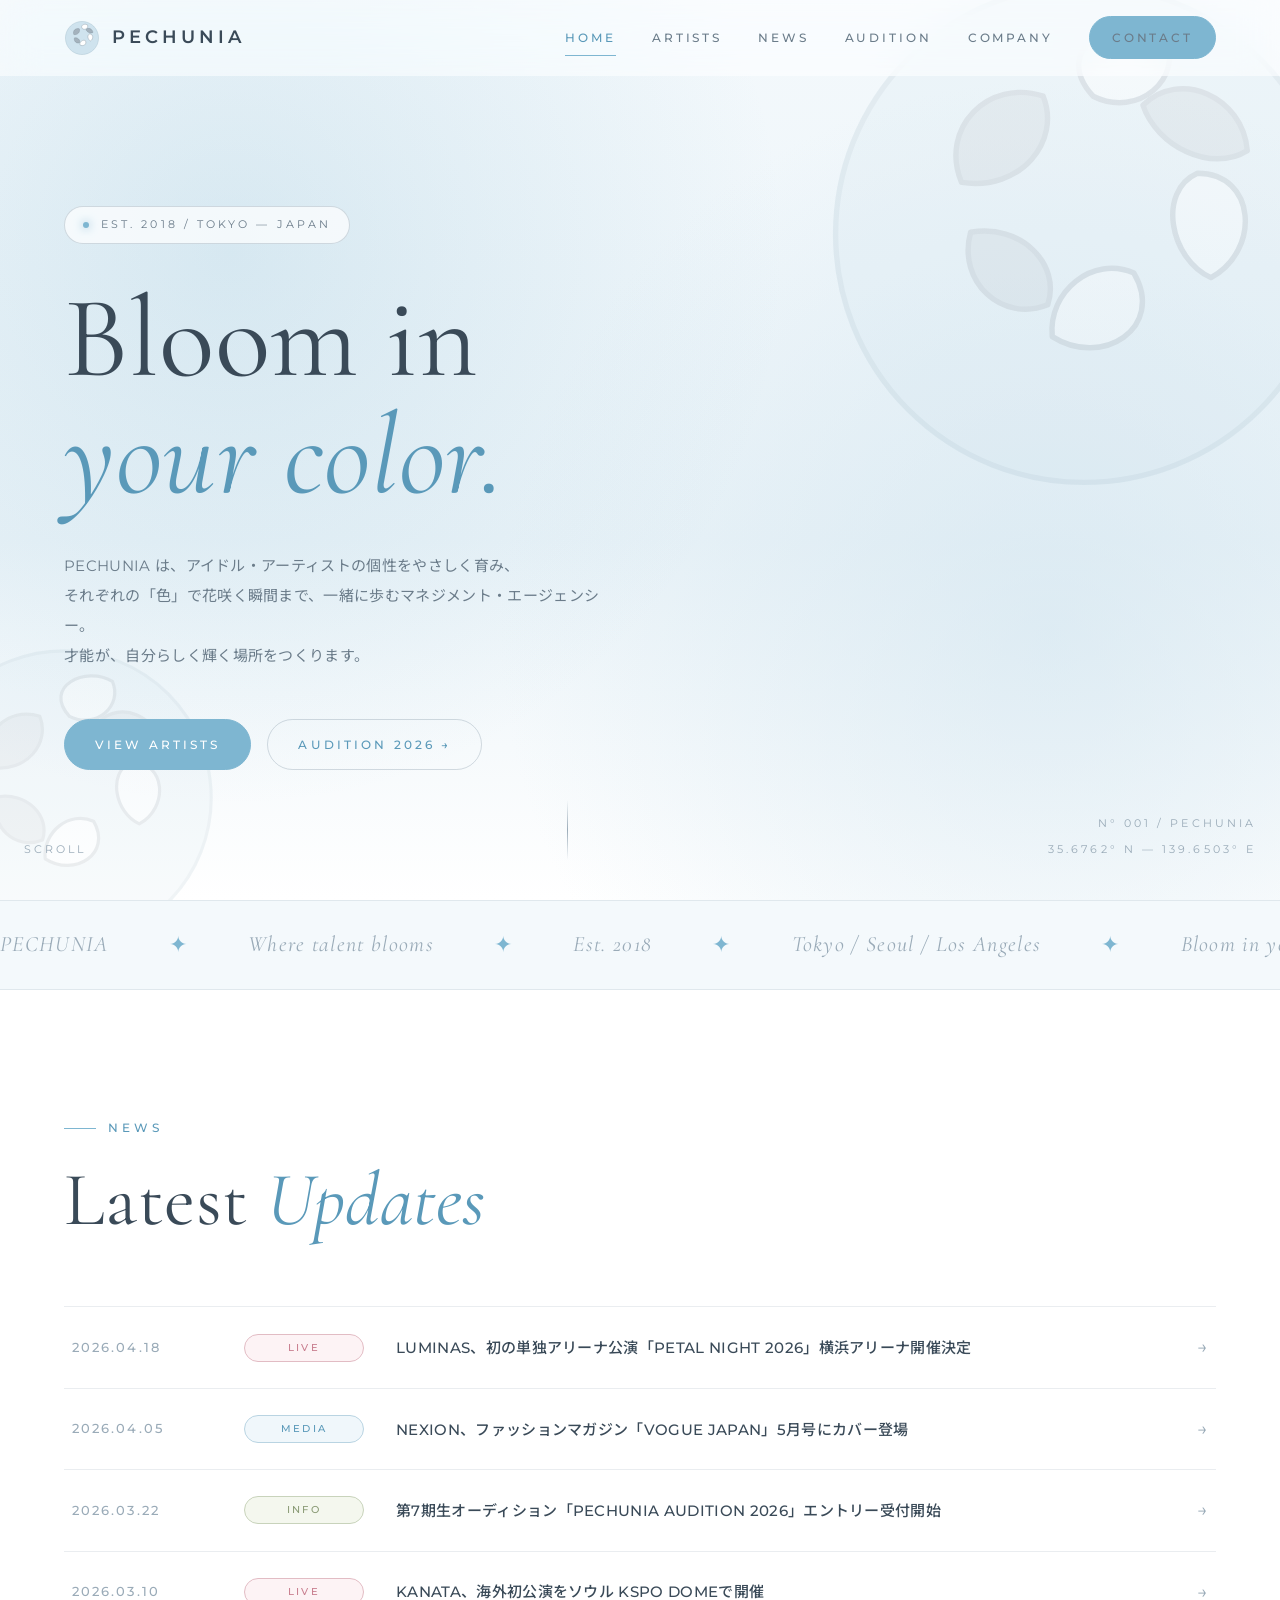
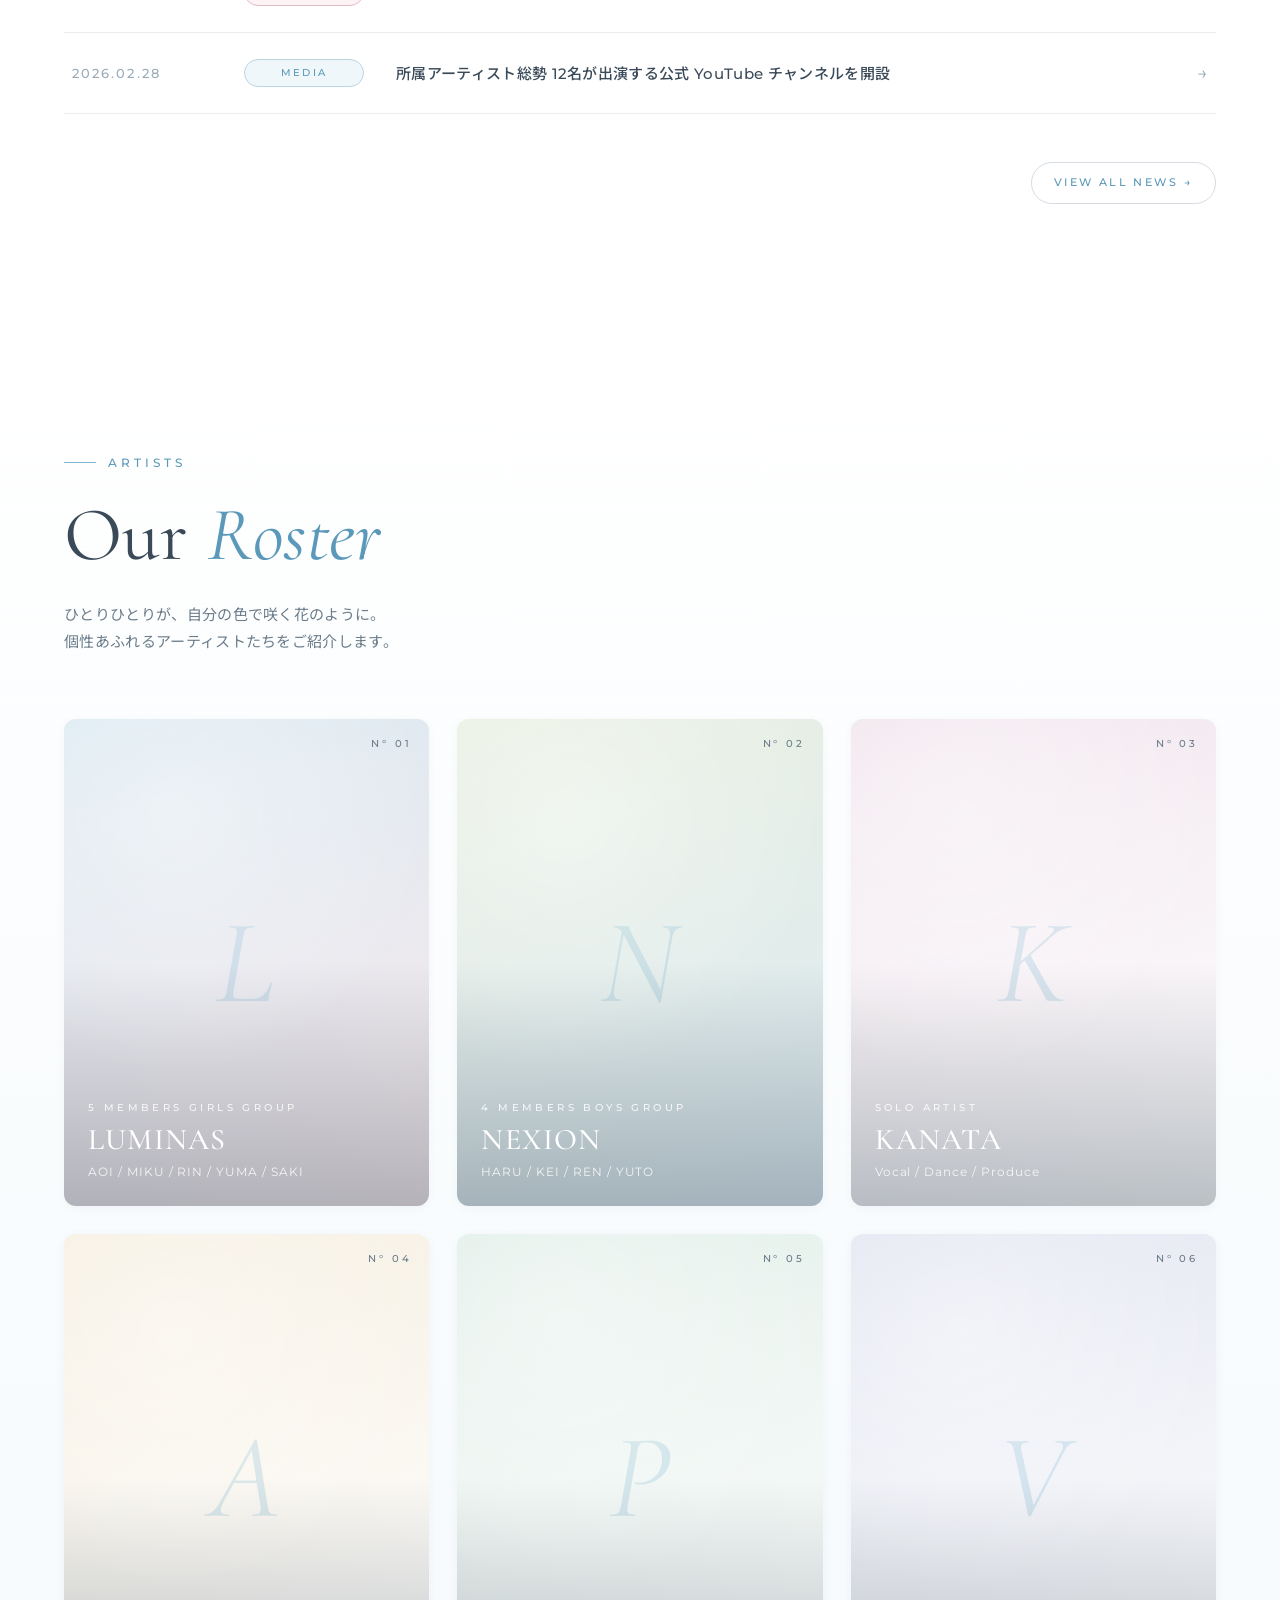
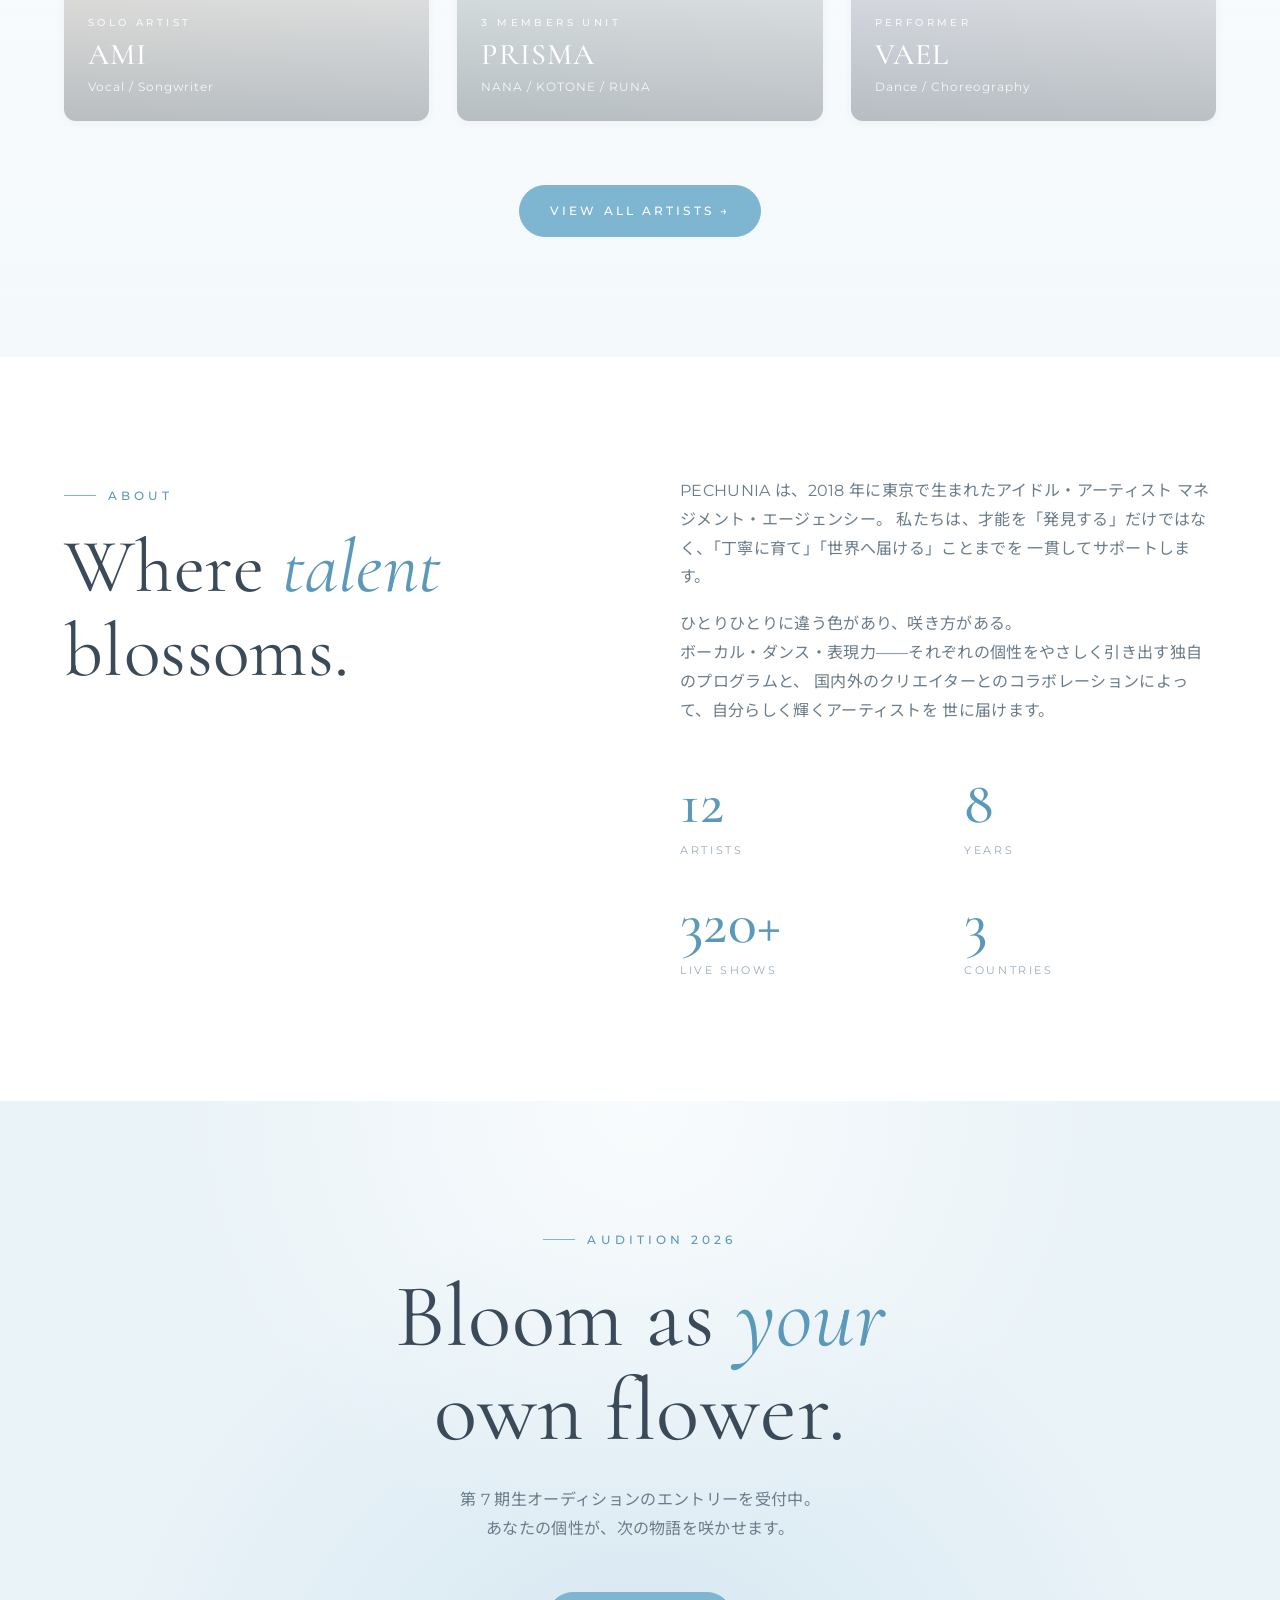
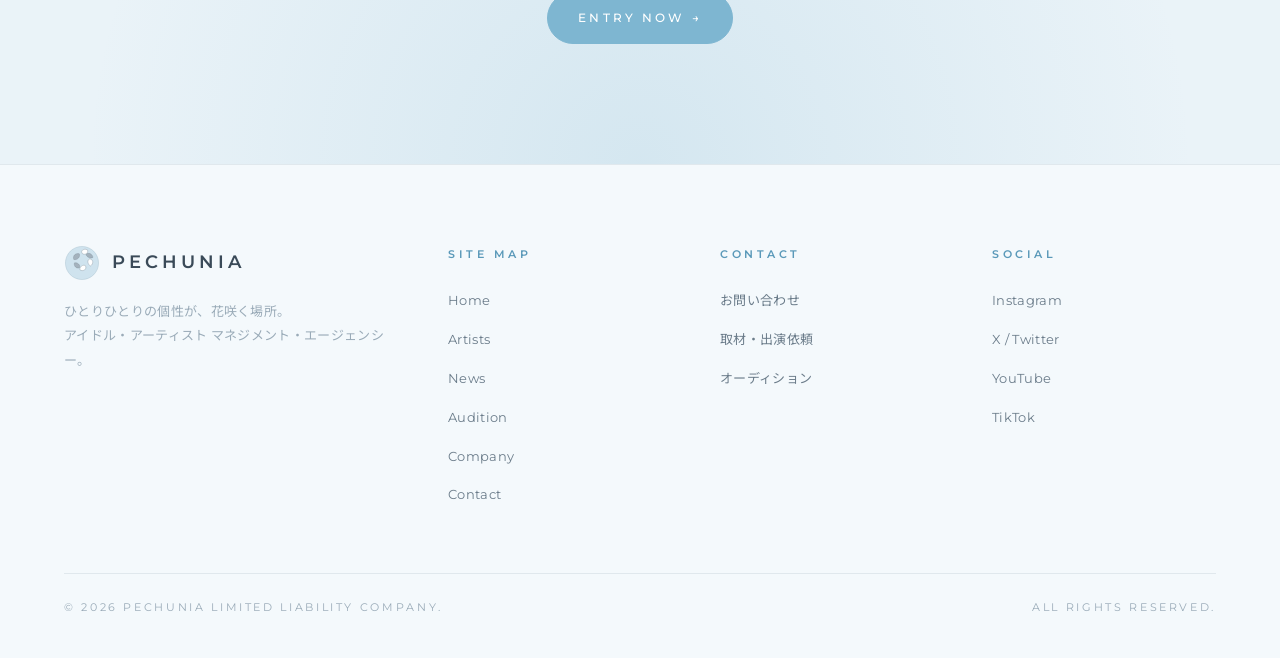
==== index.html @ 40549896 "Initial commit: PECHUNIA website" ====
<!DOCTYPE html>
<html lang="ja">
<head>
<meta charset="UTF-8">
<meta name="viewport" content="width=device-width, initial-scale=1.0">
<title>PECHUNIA | Idol & Artist Management</title>
<meta name="description" content="PECHUNIA はひとつひとつの個性が花咲く、アイドル・アーティスト マネジメント・エージェンシーです。">
<link rel="icon" type="image/svg+xml" href="img/logo-mark.svg">
<link rel="preconnect" href="https://fonts.googleapis.com">
<link rel="preconnect" href="https://fonts.gstatic.com" crossorigin>
<link href="https://fonts.googleapis.com/css2?family=Cormorant+Garamond:ital,wght@0,400;0,500;1,400;1,500&family=Montserrat:wght@300;400;500;600&family=Noto+Sans+JP:wght@300;400;500;700&family=Noto+Serif+JP:wght@400;500&display=swap" rel="stylesheet">
<link rel="stylesheet" href="css/style.css">
</head>
<body>

<!-- ========== Header ========== -->
<header class="site-header" id="siteHeader">
  <div class="header-inner">
    <a href="index.html" class="logo">
      <span class="logo-mark"></span>
      PECHUNIA
    </a>
    <nav class="nav" id="nav">
      <a href="index.html" class="is-active">HOME</a>
      <a href="artists.html">ARTISTS</a>
      <a href="news.html">NEWS</a>
      <a href="audition.html">AUDITION</a>
      <a href="company.html">COMPANY</a>
      <a href="contact.html" class="btn btn--sm">CONTACT</a>
    </nav>
    <button class="menu-toggle" id="menuToggle" aria-label="menu">
      <span></span><span></span><span></span>
    </button>
  </div>
</header>

<!-- ========== Hero ========== -->
<section class="hero">
  <div class="hero-bg"></div>
  <div class="hero-petals"></div>
  <div class="hero-petals hero-petals--alt"></div>

  <div class="hero-inner">
    <div class="hero-tag">
      <span class="dot"></span>
      EST. 2018 / TOKYO — JAPAN
    </div>

    <h1 class="hero-title">
      <span class="line">Bloom in</span>
      <span class="line"><em>your color.</em></span>
    </h1>

    <p class="hero-sub">
      PECHUNIA は、アイドル・アーティストの個性をやさしく育み、<br>
      それぞれの「色」で花咲く瞬間まで、一緒に歩むマネジメント・エージェンシー。<br>
      才能が、自分らしく輝く場所をつくります。
    </p>

    <div class="hero-cta">
      <a href="artists.html" class="btn">View Artists</a>
      <a href="audition.html" class="btn btn--ghost">Audition 2026 →</a>
    </div>
  </div>

  <div class="hero-meta">
    <div>
      <div>SCROLL</div>
    </div>
    <div class="vline"></div>
    <div style="text-align:right;">
      <div>N° 001 / PECHUNIA</div>
      <div style="margin-top:6px;">35.6762° N — 139.6503° E</div>
    </div>
  </div>
</section>

<!-- ========== Marquee ========== -->
<div class="marquee">
  <div class="marquee-track">
    <span>PECHUNIA<span class="star">✦</span>Where talent blooms<span class="star">✦</span>Est. 2018<span class="star">✦</span>Tokyo / Seoul / Los Angeles<span class="star">✦</span>Bloom in your color<span class="star">✦</span></span>
    <span>PECHUNIA<span class="star">✦</span>Where talent blooms<span class="star">✦</span>Est. 2018<span class="star">✦</span>Tokyo / Seoul / Los Angeles<span class="star">✦</span>Bloom in your color<span class="star">✦</span></span>
  </div>
</div>

<!-- ========== News ========== -->
<section class="section">
  <div class="container">
    <div class="section-head reveal">
      <div class="eyebrow">News</div>
      <h2 class="section-title">Latest <em>Updates</em></h2>
    </div>

    <div class="news-list reveal">
      <a href="news.html" class="news-item">
        <span class="news-date">2026.04.18</span>
        <span class="news-tag is-live">LIVE</span>
        <span class="news-title">LUMINAS、初の単独アリーナ公演「PETAL NIGHT 2026」横浜アリーナ開催決定</span>
        <span class="news-arrow">→</span>
      </a>
      <a href="news.html" class="news-item">
        <span class="news-date">2026.04.05</span>
        <span class="news-tag is-media">MEDIA</span>
        <span class="news-title">NEXION、ファッションマガジン「VOGUE JAPAN」5月号にカバー登場</span>
        <span class="news-arrow">→</span>
      </a>
      <a href="news.html" class="news-item">
        <span class="news-date">2026.03.22</span>
        <span class="news-tag is-info">INFO</span>
        <span class="news-title">第7期生オーディション「PECHUNIA AUDITION 2026」エントリー受付開始</span>
        <span class="news-arrow">→</span>
      </a>
      <a href="news.html" class="news-item">
        <span class="news-date">2026.03.10</span>
        <span class="news-tag is-live">LIVE</span>
        <span class="news-title">KANATA、海外初公演をソウル KSPO DOMEで開催</span>
        <span class="news-arrow">→</span>
      </a>
      <a href="news.html" class="news-item">
        <span class="news-date">2026.02.28</span>
        <span class="news-tag is-media">MEDIA</span>
        <span class="news-title">所属アーティスト総勢 12名が出演する公式 YouTube チャンネルを開設</span>
        <span class="news-arrow">→</span>
      </a>
    </div>

    <div style="margin-top:48px; text-align:right;" class="reveal">
      <a href="news.html" class="btn btn--ghost btn--sm">View All News →</a>
    </div>
  </div>
</section>

<!-- ========== Artists ========== -->
<section class="section" style="background:linear-gradient(180deg, transparent, var(--bg-soft));">
  <div class="container">
    <div class="section-head reveal">
      <div class="eyebrow">Artists</div>
      <h2 class="section-title">Our <em>Roster</em></h2>
      <p class="section-lead">
        ひとりひとりが、自分の色で咲く花のように。<br>
        個性あふれるアーティストたちをご紹介します。
      </p>
    </div>

    <div class="artists-grid">
      <a href="artist-detail.html" class="artist-card c-1 reveal" data-delay="1">
        <div class="visual">L</div>
        <span class="corner">N° 01</span>
        <div class="meta">
          <div class="role">5 Members Girls Group</div>
          <div class="name">LUMINAS</div>
          <div class="members">AOI / MIKU / RIN / YUMA / SAKI</div>
        </div>
      </a>

      <a href="artist-detail.html" class="artist-card c-2 reveal" data-delay="2">
        <div class="visual">N</div>
        <span class="corner">N° 02</span>
        <div class="meta">
          <div class="role">4 Members Boys Group</div>
          <div class="name">NEXION</div>
          <div class="members">HARU / KEI / REN / YUTO</div>
        </div>
      </a>

      <a href="artist-detail.html" class="artist-card c-3 reveal" data-delay="3">
        <div class="visual">K</div>
        <span class="corner">N° 03</span>
        <div class="meta">
          <div class="role">Solo Artist</div>
          <div class="name">KANATA</div>
          <div class="members">Vocal / Dance / Produce</div>
        </div>
      </a>

      <a href="artist-detail.html" class="artist-card c-4 reveal" data-delay="1">
        <div class="visual">A</div>
        <span class="corner">N° 04</span>
        <div class="meta">
          <div class="role">Solo Artist</div>
          <div class="name">AMI</div>
          <div class="members">Vocal / Songwriter</div>
        </div>
      </a>

      <a href="artist-detail.html" class="artist-card c-5 reveal" data-delay="2">
        <div class="visual">P</div>
        <span class="corner">N° 05</span>
        <div class="meta">
          <div class="role">3 Members Unit</div>
          <div class="name">PRISMA</div>
          <div class="members">NANA / KOTONE / RUNA</div>
        </div>
      </a>

      <a href="artist-detail.html" class="artist-card c-6 reveal" data-delay="3">
        <div class="visual">V</div>
        <span class="corner">N° 06</span>
        <div class="meta">
          <div class="role">Performer</div>
          <div class="name">VAEL</div>
          <div class="members">Dance / Choreography</div>
        </div>
      </a>
    </div>

    <div style="margin-top:64px; text-align:center;" class="reveal">
      <a href="artists.html" class="btn">View All Artists →</a>
    </div>
  </div>
</section>

<!-- ========== About ========== -->
<section class="section">
  <div class="container">
    <div class="about">
      <div class="reveal">
        <div class="eyebrow">About</div>
        <h2 class="section-title">Where <em>talent</em><br>blossoms.</h2>
      </div>

      <div class="about-text reveal" data-delay="1">
        <p>
          PECHUNIA は、2018 年に東京で生まれたアイドル・アーティスト マネジメント・エージェンシー。
          私たちは、才能を「発見する」だけではなく、「丁寧に育て」「世界へ届ける」ことまでを
          一貫してサポートします。
        </p>
        <p>
          ひとりひとりに違う色があり、咲き方がある。<br>
          ボーカル・ダンス・表現力——それぞれの個性をやさしく引き出す独自のプログラムと、
          国内外のクリエイターとのコラボレーションによって、自分らしく輝くアーティストを
          世に届けます。
        </p>

        <div class="about-numbers">
          <div>
            <div class="num">12</div>
            <div class="label">Artists</div>
          </div>
          <div>
            <div class="num">8</div>
            <div class="label">Years</div>
          </div>
          <div>
            <div class="num">320+</div>
            <div class="label">Live Shows</div>
          </div>
          <div>
            <div class="num">3</div>
            <div class="label">Countries</div>
          </div>
        </div>
      </div>
    </div>
  </div>
</section>

<!-- ========== CTA ========== -->
<section class="cta-strip">
  <div class="cta-strip-inner container">
    <div class="reveal">
      <div class="eyebrow" style="justify-content:center;">Audition 2026</div>
      <h2>Bloom as <em>your</em><br>own flower.</h2>
      <p>第 7 期生オーディションのエントリーを受付中。<br>あなたの個性が、次の物語を咲かせます。</p>
      <a href="audition.html" class="btn">Entry Now →</a>
    </div>
  </div>
</section>

<!-- ========== Footer ========== -->
<footer class="site-footer">
  <div class="container">
    <div class="footer-grid">
      <div class="footer-brand">
        <a href="index.html" class="logo">
          <span class="logo-mark"></span>
          PECHUNIA
        </a>
        <p>ひとりひとりの個性が、花咲く場所。<br>
        アイドル・アーティスト マネジメント・エージェンシー。</p>
      </div>
      <div class="footer-col">
        <h4>Site Map</h4>
        <ul>
          <li><a href="index.html">Home</a></li>
          <li><a href="artists.html">Artists</a></li>
          <li><a href="news.html">News</a></li>
          <li><a href="audition.html">Audition</a></li>
          <li><a href="company.html">Company</a></li>
          <li><a href="contact.html">Contact</a></li>
        </ul>
      </div>
      <div class="footer-col">
        <h4>Contact</h4>
        <ul>
          <li><a href="contact.html">お問い合わせ</a></li>
          <li><a href="contact.html">取材・出演依頼</a></li>
          <li><a href="audition.html">オーディション</a></li>
        </ul>
      </div>
      <div class="footer-col">
        <h4>Social</h4>
        <ul>
          <li><a href="#">Instagram</a></li>
          <li><a href="#">X / Twitter</a></li>
          <li><a href="#">YouTube</a></li>
          <li><a href="#">TikTok</a></li>
        </ul>
      </div>
    </div>

    <div class="footer-bottom">
      <div>© 2026 PECHUNIA Limited Liability Company.</div>
      <div>All Rights Reserved.</div>
    </div>
  </div>
</footer>

<script src="js/main.js"></script>
</body>
</html>
---- css/style.css ----
/* =========================================
   PECHUNIA — Idol Agency Website
   Theme: Fresh & Elegant (Light)
   Palette: pale sky blue × white × soft gray
   ========================================= */

/* ---------- Reset ---------- */
*,
*::before,
*::after {
  margin: 0;
  padding: 0;
  box-sizing: border-box;
}

html {
  scroll-behavior: smooth;
  -webkit-font-smoothing: antialiased;
  -moz-osx-font-smoothing: grayscale;
}

img {
  max-width: 100%;
  display: block;
}

a {
  color: inherit;
  text-decoration: none;
}

button {
  font: inherit;
  cursor: pointer;
  border: none;
  background: none;
  color: inherit;
}

/* ---------- Variables ---------- */
:root {
  /* Surfaces */
  --bg-primary: #ffffff;
  --bg-soft: #f4f9fc;
  --bg-secondary: #eaf3f8;
  --bg-tertiary: #dceaf2;

  /* Lines */
  --line: rgba(86, 110, 128, 0.12);
  --line-strong: rgba(86, 110, 128, 0.24);

  /* Text */
  --text-primary: #3a4a58;
  --text-secondary: #6b7c8a;
  --text-tertiary: #9aabb8;

  /* Accent (sky blue from logo) */
  --accent: #7eb6d1;
  --accent-strong: #5a99b9;
  --accent-soft: #cfe3ee;
  --accent-2: #a3c8db;

  --accent-grad: linear-gradient(135deg, #cfe3ee 0%, #7eb6d1 100%);

  --shadow-sm: 0 2px 8px rgba(86, 110, 128, 0.06);
  --shadow: 0 20px 40px -16px rgba(86, 110, 128, 0.18);
  --shadow-lg: 0 30px 60px -20px rgba(86, 110, 128, 0.22);

  --font-display: "Cormorant Garamond", "Playfair Display", "Noto Serif JP", serif;
  --font-sans: "Montserrat", "Noto Sans JP", sans-serif;
  --font-jp: "Noto Sans JP", sans-serif;

  --container: 1200px;
  --header-h: 76px;
}

/* ---------- Base ---------- */
body {
  background: var(--bg-primary);
  color: var(--text-primary);
  font-family: var(--font-sans);
  font-weight: 400;
  line-height: 1.8;
  letter-spacing: 0.02em;
  overflow-x: hidden;
}

/* Soft gradient backdrop */
body::before {
  content: "";
  position: fixed;
  inset: 0;
  background:
    radial-gradient(ellipse at 90% 0%, rgba(126, 182, 209, 0.10), transparent 55%),
    radial-gradient(ellipse at 0% 90%, rgba(207, 227, 238, 0.30), transparent 50%);
  pointer-events: none;
  z-index: 0;
}

main, header, footer {
  position: relative;
  z-index: 1;
}

::selection {
  background: var(--accent-soft);
  color: var(--text-primary);
}

/* ---------- Layout helpers ---------- */
.container {
  width: 100%;
  max-width: var(--container);
  margin: 0 auto;
  padding: 0 24px;
}

.section {
  padding: 120px 0;
  position: relative;
}

.section--tight {
  padding: 80px 0;
}

.section-head {
  margin-bottom: 64px;
}

.eyebrow {
  display: inline-flex;
  align-items: center;
  gap: 12px;
  font-family: var(--font-sans);
  font-weight: 500;
  font-size: 12px;
  letter-spacing: 0.34em;
  color: var(--accent-strong);
  text-transform: uppercase;
  margin-bottom: 20px;
}

.eyebrow::before {
  content: "";
  width: 32px;
  height: 1px;
  background: var(--accent);
}

.section-title {
  font-family: var(--font-display);
  font-size: clamp(40px, 6vw, 76px);
  line-height: 1.1;
  letter-spacing: 0.005em;
  font-weight: 400;
  color: var(--text-primary);
}

.section-title em {
  font-style: italic;
  color: var(--accent-strong);
  font-weight: 400;
}

.section-title .accent {
  color: var(--accent-strong);
  font-style: italic;
}

.section-lead {
  margin-top: 24px;
  max-width: 620px;
  color: var(--text-secondary);
  font-size: 15px;
}

/* ---------- Header ---------- */
.site-header {
  position: fixed;
  top: 0;
  left: 0;
  right: 0;
  z-index: 100;
  height: var(--header-h);
  display: flex;
  align-items: center;
  background: rgba(255, 255, 255, 0.55);
  backdrop-filter: blur(18px) saturate(140%);
  -webkit-backdrop-filter: blur(18px) saturate(140%);
  border-bottom: 1px solid transparent;
  transition: background 0.3s ease, border-color 0.3s ease, box-shadow 0.3s ease;
}

.site-header.is-scrolled {
  background: rgba(255, 255, 255, 0.88);
  border-bottom-color: var(--line);
  box-shadow: var(--shadow-sm);
}

.header-inner {
  width: 100%;
  max-width: var(--container);
  margin: 0 auto;
  padding: 0 24px;
  display: flex;
  align-items: center;
  justify-content: space-between;
}

.logo {
  display: inline-flex;
  align-items: center;
  gap: 12px;
  font-family: var(--font-sans);
  font-weight: 600;
  font-size: 18px;
  letter-spacing: 0.22em;
  color: var(--text-primary);
}

.logo-mark {
  width: 36px;
  height: 36px;
  display: inline-block;
  background-image: url("../img/logo-mark.svg");
  background-size: contain;
  background-repeat: no-repeat;
  background-position: center;
}

.nav {
  display: flex;
  align-items: center;
  gap: 36px;
}

.nav a {
  font-family: var(--font-sans);
  font-weight: 500;
  font-size: 12px;
  letter-spacing: 0.24em;
  color: var(--text-secondary);
  position: relative;
  transition: color 0.2s ease;
  text-transform: uppercase;
}

.nav a::after {
  content: "";
  position: absolute;
  left: 0;
  bottom: -8px;
  width: 0;
  height: 1px;
  background: var(--accent);
  transition: width 0.25s ease;
}

.nav a:hover,
.nav a.is-active {
  color: var(--accent-strong);
}

.nav a:hover::after,
.nav a.is-active::after {
  width: 100%;
}

.btn {
  display: inline-flex;
  align-items: center;
  justify-content: center;
  gap: 10px;
  padding: 14px 30px;
  font-family: var(--font-sans);
  font-weight: 500;
  font-size: 12px;
  letter-spacing: 0.26em;
  color: #ffffff;
  background: var(--accent);
  border: 1px solid var(--accent);
  border-radius: 999px;
  transition: all 0.25s ease;
  text-transform: uppercase;
}

.btn:hover {
  background: var(--accent-strong);
  border-color: var(--accent-strong);
  transform: translateY(-2px);
  box-shadow: 0 12px 28px rgba(126, 182, 209, 0.35);
}

.btn--ghost {
  background: transparent;
  color: var(--accent-strong);
  border: 1px solid var(--line-strong);
}

.btn--ghost:hover {
  background: var(--accent-soft);
  border-color: var(--accent);
  color: var(--accent-strong);
  box-shadow: none;
}

.btn--sm {
  padding: 10px 22px;
  font-size: 11px;
  letter-spacing: 0.22em;
}

.menu-toggle {
  display: none;
  width: 40px;
  height: 40px;
  flex-direction: column;
  justify-content: center;
  align-items: center;
  gap: 5px;
  cursor: pointer;
}

.menu-toggle span {
  display: block;
  width: 22px;
  height: 1.5px;
  background: var(--text-primary);
  transition: transform 0.3s ease, opacity 0.3s ease;
}

.menu-toggle.is-open span:nth-child(1) {
  transform: translateY(6px) rotate(45deg);
}
.menu-toggle.is-open span:nth-child(2) {
  opacity: 0;
}
.menu-toggle.is-open span:nth-child(3) {
  transform: translateY(-7px) rotate(-45deg);
}

/* ---------- Hero ---------- */
.hero {
  min-height: 100vh;
  position: relative;
  display: flex;
  align-items: center;
  padding-top: var(--header-h);
  overflow: hidden;
  background: linear-gradient(180deg, #f4f9fc 0%, #eaf3f8 60%, #ffffff 100%);
}

.hero-bg {
  position: absolute;
  inset: 0;
  z-index: 0;
  background:
    radial-gradient(circle at 18% 28%, rgba(126, 182, 209, 0.22), transparent 45%),
    radial-gradient(circle at 82% 70%, rgba(207, 227, 238, 0.55), transparent 45%);
  animation: bgShift 20s ease-in-out infinite alternate;
}

@keyframes bgShift {
  0% { transform: translate3d(0, 0, 0) scale(1); }
  100% { transform: translate3d(-2%, -2%, 0) scale(1.05); }
}

.hero-petals {
  position: absolute;
  inset: 0;
  pointer-events: none;
  z-index: 1;
  background-image: url("../img/logo-mark.svg");
  background-repeat: no-repeat;
  background-position: 110% -10%;
  background-size: 540px;
  opacity: 0.18;
}

.hero-petals--alt {
  background-position: -10% 110%;
  background-size: 320px;
  opacity: 0.14;
}

.hero-inner {
  position: relative;
  z-index: 2;
  width: 100%;
  max-width: var(--container);
  margin: 0 auto;
  padding: 0 24px;
}

.hero-tag {
  display: inline-flex;
  align-items: center;
  gap: 12px;
  padding: 8px 18px;
  background: rgba(255, 255, 255, 0.7);
  border: 1px solid var(--line-strong);
  border-radius: 999px;
  font-family: var(--font-sans);
  font-size: 11px;
  letter-spacing: 0.28em;
  color: var(--text-secondary);
  margin-bottom: 36px;
  text-transform: uppercase;
}

.hero-tag .dot {
  width: 6px;
  height: 6px;
  border-radius: 50%;
  background: var(--accent);
  box-shadow: 0 0 10px var(--accent);
  animation: pulse 1.8s ease-in-out infinite;
}

@keyframes pulse {
  0%, 100% { opacity: 1; transform: scale(1); }
  50% { opacity: 0.4; transform: scale(0.85); }
}

.hero-title {
  font-family: var(--font-display);
  font-size: clamp(54px, 9vw, 130px);
  line-height: 1.02;
  letter-spacing: 0.005em;
  font-weight: 400;
  color: var(--text-primary);
}

.hero-title .line {
  display: block;
}

.hero-title em,
.hero-title .accent {
  font-style: italic;
  color: var(--accent-strong);
  font-weight: 400;
}

.hero-sub {
  margin-top: 36px;
  max-width: 540px;
  color: var(--text-secondary);
  font-size: 15px;
  line-height: 2;
}

.hero-cta {
  margin-top: 48px;
  display: flex;
  gap: 16px;
  flex-wrap: wrap;
}

.hero-meta {
  position: absolute;
  bottom: 40px;
  left: 24px;
  right: 24px;
  display: flex;
  justify-content: space-between;
  align-items: flex-end;
  font-family: var(--font-sans);
  font-size: 11px;
  letter-spacing: 0.28em;
  color: var(--text-tertiary);
  z-index: 2;
  text-transform: uppercase;
}

.hero-meta .vline {
  width: 1px;
  height: 60px;
  background: linear-gradient(to bottom, transparent, var(--text-tertiary), transparent);
}

/* ---------- News ---------- */
.news-list {
  display: flex;
  flex-direction: column;
  border-top: 1px solid var(--line);
}

.news-item {
  display: grid;
  grid-template-columns: 140px 120px 1fr auto;
  gap: 32px;
  align-items: center;
  padding: 24px 8px;
  border-bottom: 1px solid var(--line);
  transition: background 0.25s ease, padding 0.25s ease;
  color: var(--text-primary);
}

.news-item:hover {
  background: var(--bg-soft);
  padding-left: 20px;
}

.news-date {
  font-family: var(--font-sans);
  font-weight: 500;
  font-size: 13px;
  letter-spacing: 0.16em;
  color: var(--text-tertiary);
}

.news-tag {
  display: inline-flex;
  justify-content: center;
  padding: 4px 14px;
  border: 1px solid var(--line-strong);
  border-radius: 999px;
  font-family: var(--font-sans);
  font-weight: 500;
  font-size: 10px;
  letter-spacing: 0.22em;
  color: var(--text-secondary);
  text-transform: uppercase;
  background: #fff;
}

.news-tag.is-live   { color: #c87d8e; border-color: #e2bcc4; background: #fdf3f5; }
.news-tag.is-media  { color: #5a99b9; border-color: #b9d4e2; background: #f0f7fb; }
.news-tag.is-info   { color: #8a9b76; border-color: #c8d3bb; background: #f4f7ee; }

.news-title {
  font-size: 15px;
  color: var(--text-primary);
  font-weight: 500;
}

.news-arrow {
  font-family: var(--font-sans);
  font-size: 18px;
  color: var(--text-tertiary);
  transition: transform 0.25s ease, color 0.25s ease;
}

.news-item:hover .news-arrow {
  transform: translateX(8px);
  color: var(--accent-strong);
}

/* ---------- Artists grid ---------- */
.artists-grid {
  display: grid;
  grid-template-columns: repeat(3, 1fr);
  gap: 28px;
}

.artist-card {
  position: relative;
  aspect-ratio: 3 / 4;
  overflow: hidden;
  border-radius: 12px;
  background: var(--bg-soft);
  cursor: pointer;
  isolation: isolate;
  box-shadow: var(--shadow-sm);
  transition: transform 0.4s ease, box-shadow 0.4s ease;
}

.artist-card:hover {
  transform: translateY(-6px);
  box-shadow: var(--shadow);
}

.artist-card .visual {
  position: absolute;
  inset: 0;
  display: flex;
  align-items: center;
  justify-content: center;
  background: linear-gradient(160deg, var(--c1, #dceaf2) 0%, var(--c2, #ffffff) 100%);
  font-family: var(--font-display);
  font-style: italic;
  font-size: clamp(64px, 10vw, 120px);
  letter-spacing: 0.02em;
  color: rgba(126, 182, 209, 0.30);
  transition: transform 0.6s cubic-bezier(0.2, 0.8, 0.2, 1);
}

.artist-card::before {
  content: "";
  position: absolute;
  inset: 0;
  background:
    radial-gradient(circle at 30% 20%, rgba(255, 255, 255, 0.4), transparent 55%),
    linear-gradient(180deg, transparent 50%, rgba(58, 74, 88, 0.35) 100%);
  z-index: 1;
  transition: opacity 0.4s ease;
}

.artist-card .meta {
  position: absolute;
  left: 24px;
  right: 24px;
  bottom: 24px;
  z-index: 2;
  color: #ffffff;
}

.artist-card .meta .role {
  font-family: var(--font-sans);
  font-weight: 500;
  font-size: 10px;
  letter-spacing: 0.34em;
  color: #ffffff;
  opacity: 0.85;
  text-transform: uppercase;
}

.artist-card .meta .name {
  margin-top: 8px;
  font-family: var(--font-display);
  font-size: 30px;
  font-weight: 500;
  letter-spacing: 0.04em;
  line-height: 1;
}

.artist-card .meta .members {
  margin-top: 6px;
  font-size: 12px;
  color: rgba(255, 255, 255, 0.85);
  letter-spacing: 0.08em;
}

.artist-card:hover .visual {
  transform: scale(1.06);
}

.artist-card .corner {
  position: absolute;
  top: 16px;
  right: 18px;
  font-family: var(--font-sans);
  font-weight: 500;
  font-size: 10px;
  letter-spacing: 0.28em;
  color: var(--text-secondary);
  z-index: 2;
}

/* Soft pastel color variants */
.artist-card.c-1 { --c1: #dceaf2; --c2: #f6e9ec; }
.artist-card.c-2 { --c1: #e9f0e2; --c2: #dceaf2; }
.artist-card.c-3 { --c1: #f1e6ee; --c2: #ffffff; }
.artist-card.c-4 { --c1: #f6efe1; --c2: #ffffff; }
.artist-card.c-5 { --c1: #e2efe9; --c2: #ffffff; }
.artist-card.c-6 { --c1: #e3e6f1; --c2: #ffffff; }

/* ---------- About / Manifesto ---------- */
.about {
  display: grid;
  grid-template-columns: 1fr 1fr;
  gap: 80px;
  align-items: start;
}

.about-numbers {
  display: grid;
  grid-template-columns: repeat(2, 1fr);
  gap: 32px;
  margin-top: 48px;
}

.about-numbers .num {
  font-family: var(--font-display);
  font-size: 60px;
  line-height: 1;
  font-weight: 500;
  color: var(--accent-strong);
}

.about-numbers .label {
  margin-top: 8px;
  font-size: 11px;
  letter-spacing: 0.24em;
  color: var(--text-tertiary);
  text-transform: uppercase;
}

.about-text p + p {
  margin-top: 18px;
}

.about-text p {
  color: var(--text-secondary);
}

/* ---------- CTA Strip ---------- */
.cta-strip {
  position: relative;
  padding: 120px 0;
  overflow: hidden;
  background: var(--bg-secondary);
}

.cta-strip::before {
  content: "";
  position: absolute;
  inset: 0;
  background:
    radial-gradient(circle at 50% 0%, rgba(255, 255, 255, 0.7), transparent 50%),
    radial-gradient(circle at 50% 100%, rgba(126, 182, 209, 0.20), transparent 60%);
}

.cta-strip-inner {
  position: relative;
  text-align: center;
}

.cta-strip h2 {
  font-family: var(--font-display);
  font-size: clamp(44px, 7vw, 96px);
  line-height: 1.05;
  letter-spacing: 0.005em;
  font-weight: 400;
  color: var(--text-primary);
}

.cta-strip h2 em {
  font-style: italic;
  color: var(--accent-strong);
}

.cta-strip p {
  margin: 28px auto 48px;
  max-width: 520px;
  color: var(--text-secondary);
}

/* ---------- Footer ---------- */
.site-footer {
  border-top: 1px solid var(--line);
  padding: 80px 0 40px;
  background: var(--bg-soft);
}

.footer-grid {
  display: grid;
  grid-template-columns: 1.5fr 1fr 1fr 1fr;
  gap: 48px;
}

.footer-brand .logo {
  margin-bottom: 18px;
}

.footer-brand p {
  color: var(--text-tertiary);
  font-size: 13px;
  line-height: 1.9;
  max-width: 320px;
}

.footer-col h4 {
  font-family: var(--font-sans);
  font-weight: 600;
  font-size: 11px;
  letter-spacing: 0.32em;
  color: var(--accent-strong);
  margin-bottom: 22px;
  text-transform: uppercase;
}

.footer-col ul {
  list-style: none;
  display: flex;
  flex-direction: column;
  gap: 10px;
}

.footer-col a {
  font-size: 13px;
  color: var(--text-secondary);
  transition: color 0.2s ease;
}

.footer-col a:hover {
  color: var(--accent-strong);
}

.footer-bottom {
  margin-top: 64px;
  padding-top: 24px;
  border-top: 1px solid var(--line);
  display: flex;
  justify-content: space-between;
  align-items: center;
  font-family: var(--font-sans);
  font-size: 11px;
  letter-spacing: 0.24em;
  color: var(--text-tertiary);
  text-transform: uppercase;
}

/* ---------- Page hero (sub pages) ---------- */
.page-hero {
  padding-top: calc(var(--header-h) + 100px);
  padding-bottom: 96px;
  position: relative;
  border-bottom: 1px solid var(--line);
  overflow: hidden;
  background: linear-gradient(180deg, #f4f9fc 0%, #eaf3f8 100%);
}

.page-hero::before {
  content: "";
  position: absolute;
  inset: 0;
  background-image: url("../img/logo-mark.svg");
  background-size: 380px;
  background-repeat: no-repeat;
  background-position: 110% 50%;
  opacity: 0.12;
}

.page-hero .container {
  position: relative;
}

.crumb {
  font-family: var(--font-sans);
  font-weight: 500;
  font-size: 11px;
  letter-spacing: 0.28em;
  color: var(--text-tertiary);
  margin-bottom: 22px;
  text-transform: uppercase;
}

.page-title {
  font-family: var(--font-display);
  font-size: clamp(56px, 9vw, 130px);
  line-height: 1.02;
  letter-spacing: 0.005em;
  font-weight: 400;
  color: var(--text-primary);
}

.page-title em,
.page-title .accent {
  font-style: italic;
  color: var(--accent-strong);
  font-weight: 400;
}

.page-subtitle {
  margin-top: 18px;
  font-size: 13px;
  letter-spacing: 0.28em;
  color: var(--text-secondary);
  text-transform: uppercase;
  font-family: var(--font-sans);
  font-weight: 500;
}

/* ---------- Artist Detail ---------- */
.artist-detail {
  display: grid;
  grid-template-columns: 1fr 1fr;
  gap: 80px;
  align-items: start;
}

.artist-portrait {
  aspect-ratio: 3 / 4;
  border-radius: 12px;
  background: linear-gradient(160deg, #dceaf2 0%, #f6e9ec 100%);
  position: relative;
  overflow: hidden;
  box-shadow: var(--shadow);
}

.artist-portrait::before {
  content: "";
  position: absolute;
  inset: 0;
  background: radial-gradient(circle at 30% 20%, rgba(255, 255, 255, 0.5), transparent 60%);
}

.artist-portrait::after {
  content: "AOI";
  position: absolute;
  inset: 0;
  display: flex;
  align-items: center;
  justify-content: center;
  font-family: var(--font-display);
  font-style: italic;
  font-size: 140px;
  color: rgba(126, 182, 209, 0.30);
  letter-spacing: 0.02em;
}

.artist-info h1 {
  font-family: var(--font-display);
  font-size: clamp(52px, 7vw, 96px);
  line-height: 1.05;
  letter-spacing: 0.005em;
  font-weight: 400;
  color: var(--text-primary);
}

.artist-info .ja {
  color: var(--text-secondary);
  font-size: 16px;
  margin-top: 10px;
  letter-spacing: 0.16em;
  font-family: var(--font-jp);
}

.profile-table {
  margin-top: 48px;
  border-top: 1px solid var(--line);
}

.profile-row {
  display: grid;
  grid-template-columns: 140px 1fr;
  gap: 24px;
  padding: 18px 0;
  border-bottom: 1px solid var(--line);
}

.profile-row dt {
  font-family: var(--font-sans);
  font-weight: 500;
  font-size: 11px;
  letter-spacing: 0.28em;
  color: var(--accent-strong);
  text-transform: uppercase;
}

.profile-row dd {
  color: var(--text-primary);
  font-size: 14px;
}

/* ---------- Audition / Generic content ---------- */
.content-block {
  max-width: 880px;
  margin: 0 auto;
}

.content-block h2 {
  font-family: var(--font-display);
  font-size: 38px;
  font-weight: 400;
  letter-spacing: 0.005em;
  margin-bottom: 24px;
  padding-bottom: 14px;
  border-bottom: 1px solid var(--line);
  color: var(--text-primary);
}

.content-block h3 {
  font-size: 16px;
  font-weight: 600;
  margin: 36px 0 14px;
  color: var(--text-primary);
  letter-spacing: 0.04em;
}

.content-block p {
  color: var(--text-secondary);
  font-size: 15px;
  margin-bottom: 14px;
}

.content-block ul {
  margin: 12px 0 24px 20px;
  color: var(--text-secondary);
  font-size: 15px;
}

.content-block ul li {
  margin-bottom: 6px;
}

.steps {
  display: grid;
  grid-template-columns: repeat(4, 1fr);
  gap: 18px;
  margin-top: 48px;
}

.step {
  border: 1px solid var(--line);
  padding: 30px 24px;
  border-radius: 12px;
  background: #fff;
  box-shadow: var(--shadow-sm);
  transition: transform 0.3s ease, box-shadow 0.3s ease, border-color 0.3s ease;
}

.step:hover {
  transform: translateY(-4px);
  border-color: var(--accent);
  box-shadow: var(--shadow);
}

.step .num {
  font-family: var(--font-sans);
  font-weight: 600;
  font-size: 11px;
  letter-spacing: 0.32em;
  color: var(--accent-strong);
  text-transform: uppercase;
}

.step h4 {
  margin: 12px 0 8px;
  font-family: var(--font-display);
  font-size: 22px;
  font-weight: 500;
  letter-spacing: 0.02em;
  color: var(--text-primary);
}

.step p {
  font-size: 13px;
  color: var(--text-secondary);
  line-height: 1.8;
}

/* ---------- Company table ---------- */
.company-table {
  border-top: 1px solid var(--line);
}

.company-table .row {
  display: grid;
  grid-template-columns: 200px 1fr;
  gap: 24px;
  padding: 22px 8px;
  border-bottom: 1px solid var(--line);
  align-items: baseline;
}

.company-table .row dt {
  font-family: var(--font-sans);
  font-weight: 500;
  font-size: 11px;
  letter-spacing: 0.28em;
  color: var(--accent-strong);
  text-transform: uppercase;
}

.company-table .row dd {
  font-size: 14px;
  color: var(--text-primary);
  line-height: 1.9;
}

/* ---------- Form ---------- */
.form {
  display: grid;
  gap: 24px;
}

.field {
  display: grid;
  gap: 8px;
}

.field label {
  font-family: var(--font-sans);
  font-weight: 500;
  font-size: 11px;
  letter-spacing: 0.24em;
  color: var(--accent-strong);
  text-transform: uppercase;
}

.field label .req {
  color: #c87d8e;
  margin-left: 6px;
}

.field input,
.field select,
.field textarea {
  width: 100%;
  padding: 16px 18px;
  background: #ffffff;
  border: 1px solid var(--line-strong);
  border-radius: 8px;
  color: var(--text-primary);
  font-family: var(--font-jp);
  font-size: 14px;
  transition: border-color 0.2s ease, box-shadow 0.2s ease;
}

.field input:focus,
.field select:focus,
.field textarea:focus {
  outline: none;
  border-color: var(--accent);
  box-shadow: 0 0 0 4px rgba(126, 182, 209, 0.18);
}

.field textarea {
  min-height: 160px;
  resize: vertical;
}

.field.error input,
.field.error select,
.field.error textarea {
  border-color: #c87d8e;
}

.field .error-msg {
  font-size: 12px;
  color: #c87d8e;
  display: none;
  letter-spacing: 0.04em;
}

.field.error .error-msg {
  display: block;
}

.form-actions {
  margin-top: 16px;
  display: flex;
  justify-content: flex-end;
}

.form-success {
  display: none;
  padding: 24px;
  border: 1px solid var(--accent);
  background: var(--accent-soft);
  border-radius: 8px;
  text-align: center;
  color: var(--accent-strong);
  letter-spacing: 0.06em;
}

.form-success.is-visible {
  display: block;
}

/* ---------- Reveal animation ---------- */
.reveal {
  opacity: 0;
  transform: translateY(36px);
  transition: opacity 0.9s cubic-bezier(0.2, 0.8, 0.2, 1),
              transform 0.9s cubic-bezier(0.2, 0.8, 0.2, 1);
}

.reveal.is-visible {
  opacity: 1;
  transform: translateY(0);
}

.reveal[data-delay="1"] { transition-delay: 0.08s; }
.reveal[data-delay="2"] { transition-delay: 0.16s; }
.reveal[data-delay="3"] { transition-delay: 0.24s; }
.reveal[data-delay="4"] { transition-delay: 0.32s; }
.reveal[data-delay="5"] { transition-delay: 0.40s; }

/* ---------- Marquee ---------- */
.marquee {
  border-top: 1px solid var(--line);
  border-bottom: 1px solid var(--line);
  overflow: hidden;
  padding: 24px 0;
  font-family: var(--font-display);
  font-style: italic;
  font-size: 22px;
  letter-spacing: 0.06em;
  color: var(--text-tertiary);
  white-space: nowrap;
  background: var(--bg-soft);
}

.marquee-track {
  display: inline-flex;
  gap: 60px;
  animation: marquee 32s linear infinite;
}

.marquee-track span {
  display: inline-flex;
  align-items: center;
  gap: 60px;
}

.marquee-track .star {
  color: var(--accent);
  font-style: normal;
  font-family: var(--font-sans);
}

@keyframes marquee {
  0% { transform: translateX(0); }
  100% { transform: translateX(-50%); }
}

/* ---------- Responsive ---------- */
@media (max-width: 960px) {
  .section { padding: 80px 0; }
  .artists-grid { grid-template-columns: repeat(2, 1fr); gap: 18px; }
  .about,
  .artist-detail { grid-template-columns: 1fr; gap: 48px; }
  .footer-grid { grid-template-columns: 1fr 1fr; }
  .steps { grid-template-columns: repeat(2, 1fr); }
  .news-item {
    grid-template-columns: 100px 90px 1fr;
    gap: 16px;
  }
  .news-arrow { display: none; }
  .hero-petals { background-size: 360px; }
}

@media (max-width: 720px) {
  .nav {
    position: fixed;
    inset: 0;
    background: rgba(255, 255, 255, 0.98);
    backdrop-filter: blur(20px);
    flex-direction: column;
    justify-content: center;
    gap: 32px;
    transform: translateY(-100%);
    transition: transform 0.4s cubic-bezier(0.2, 0.8, 0.2, 1);
    padding-top: var(--header-h);
  }
  .nav.is-open { transform: translateY(0); }
  .nav a { font-size: 18px; letter-spacing: 0.18em; }
  .nav .btn { display: none; }

  .menu-toggle { display: flex; }

  .hero-meta { display: none; }
  .footer-grid { grid-template-columns: 1fr; gap: 40px; }
  .footer-bottom { flex-direction: column; gap: 16px; text-align: center; }
  .artists-grid { grid-template-columns: 1fr; }
  .company-table .row { grid-template-columns: 1fr; gap: 4px; }
  .profile-row { grid-template-columns: 1fr; gap: 4px; }
  .news-item { grid-template-columns: 1fr; gap: 6px; padding: 18px 8px; }
  .steps { grid-template-columns: 1fr; }
  .section-head { margin-bottom: 40px; }
  .hero-petals { background-size: 280px; opacity: 0.12; }
}
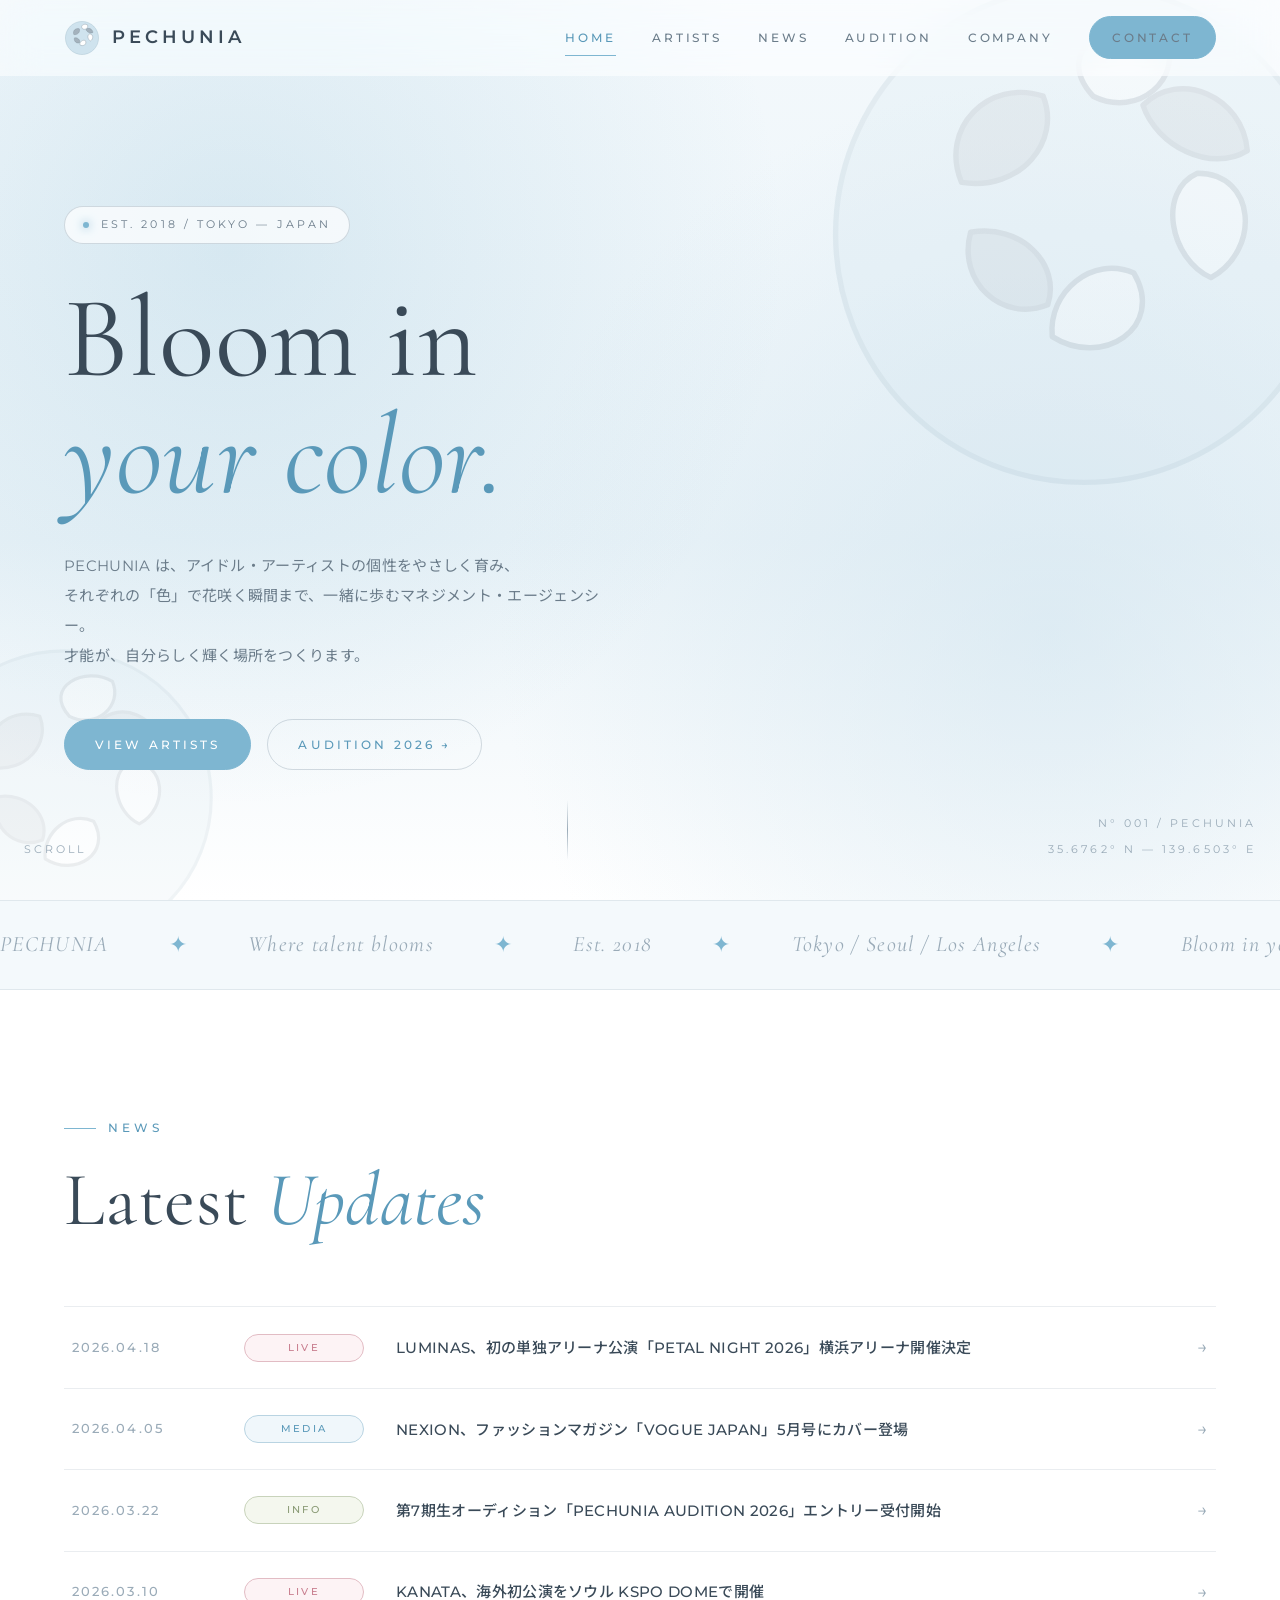
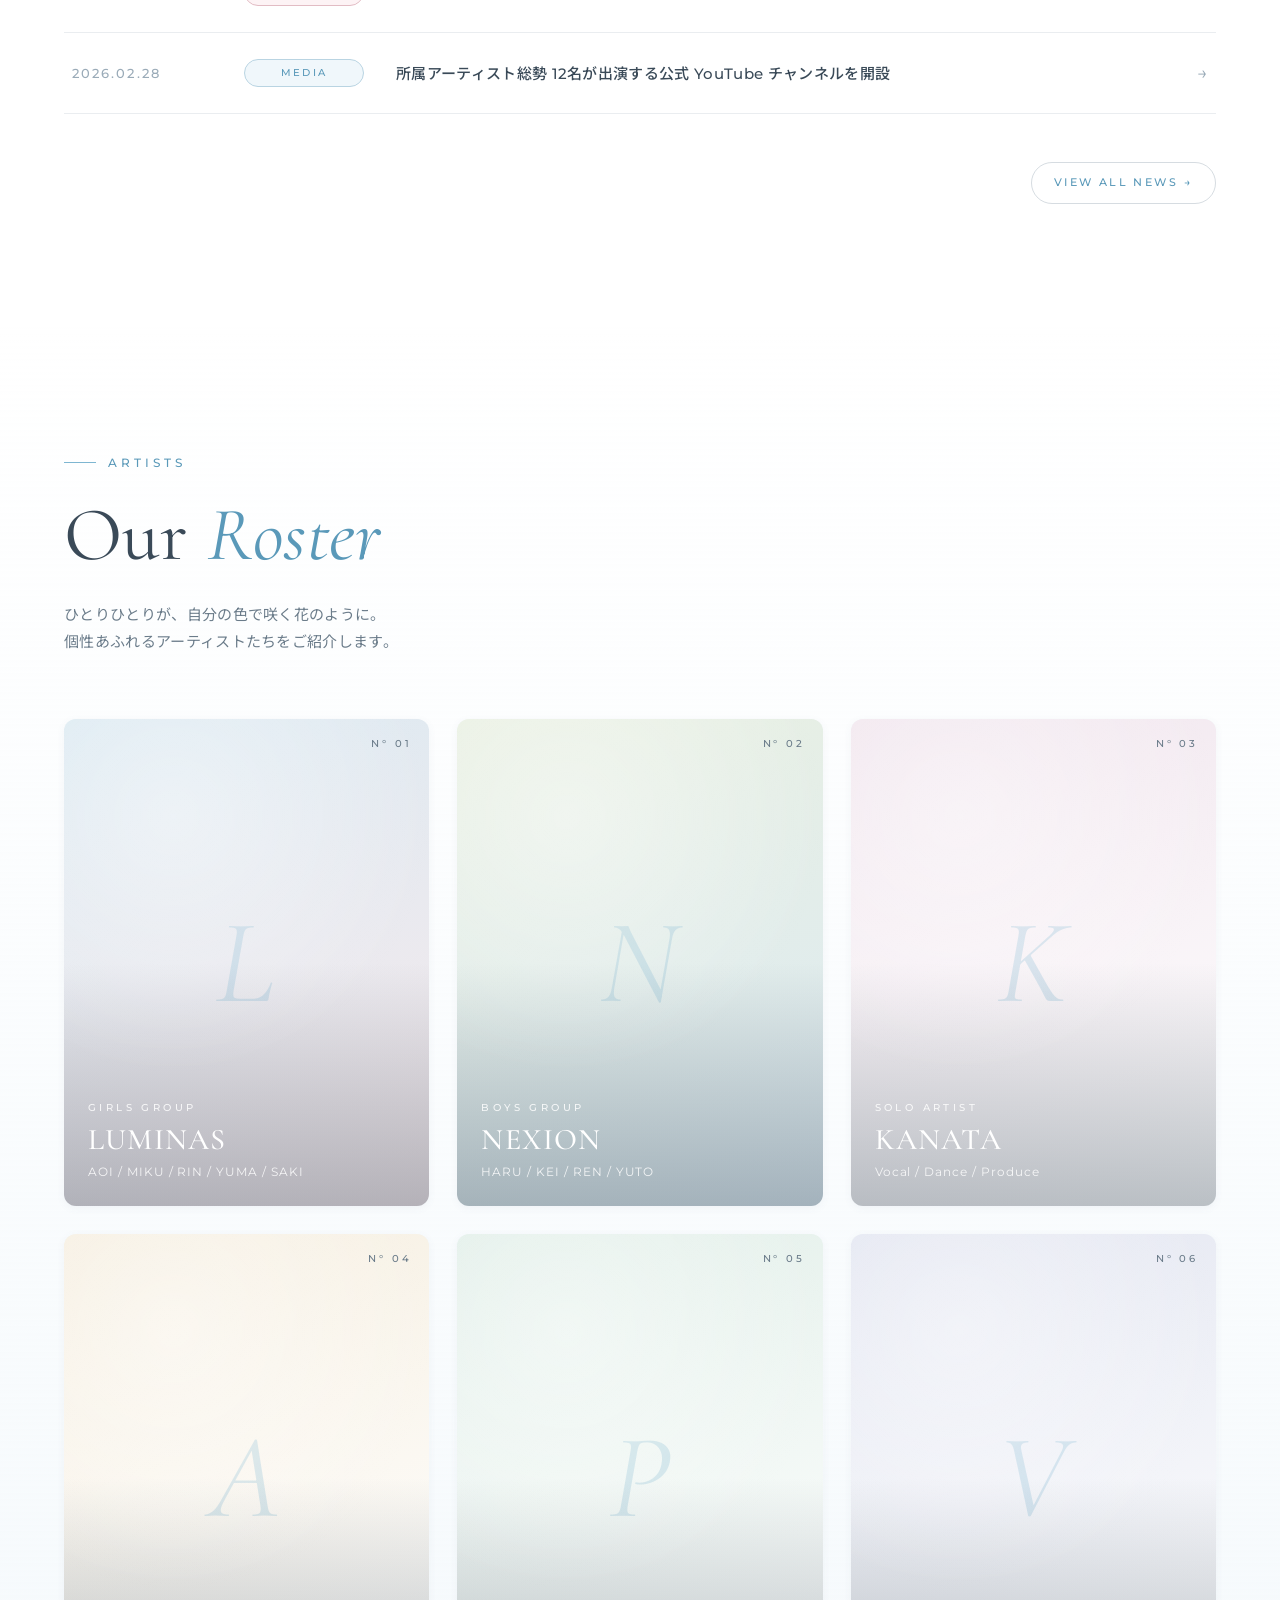
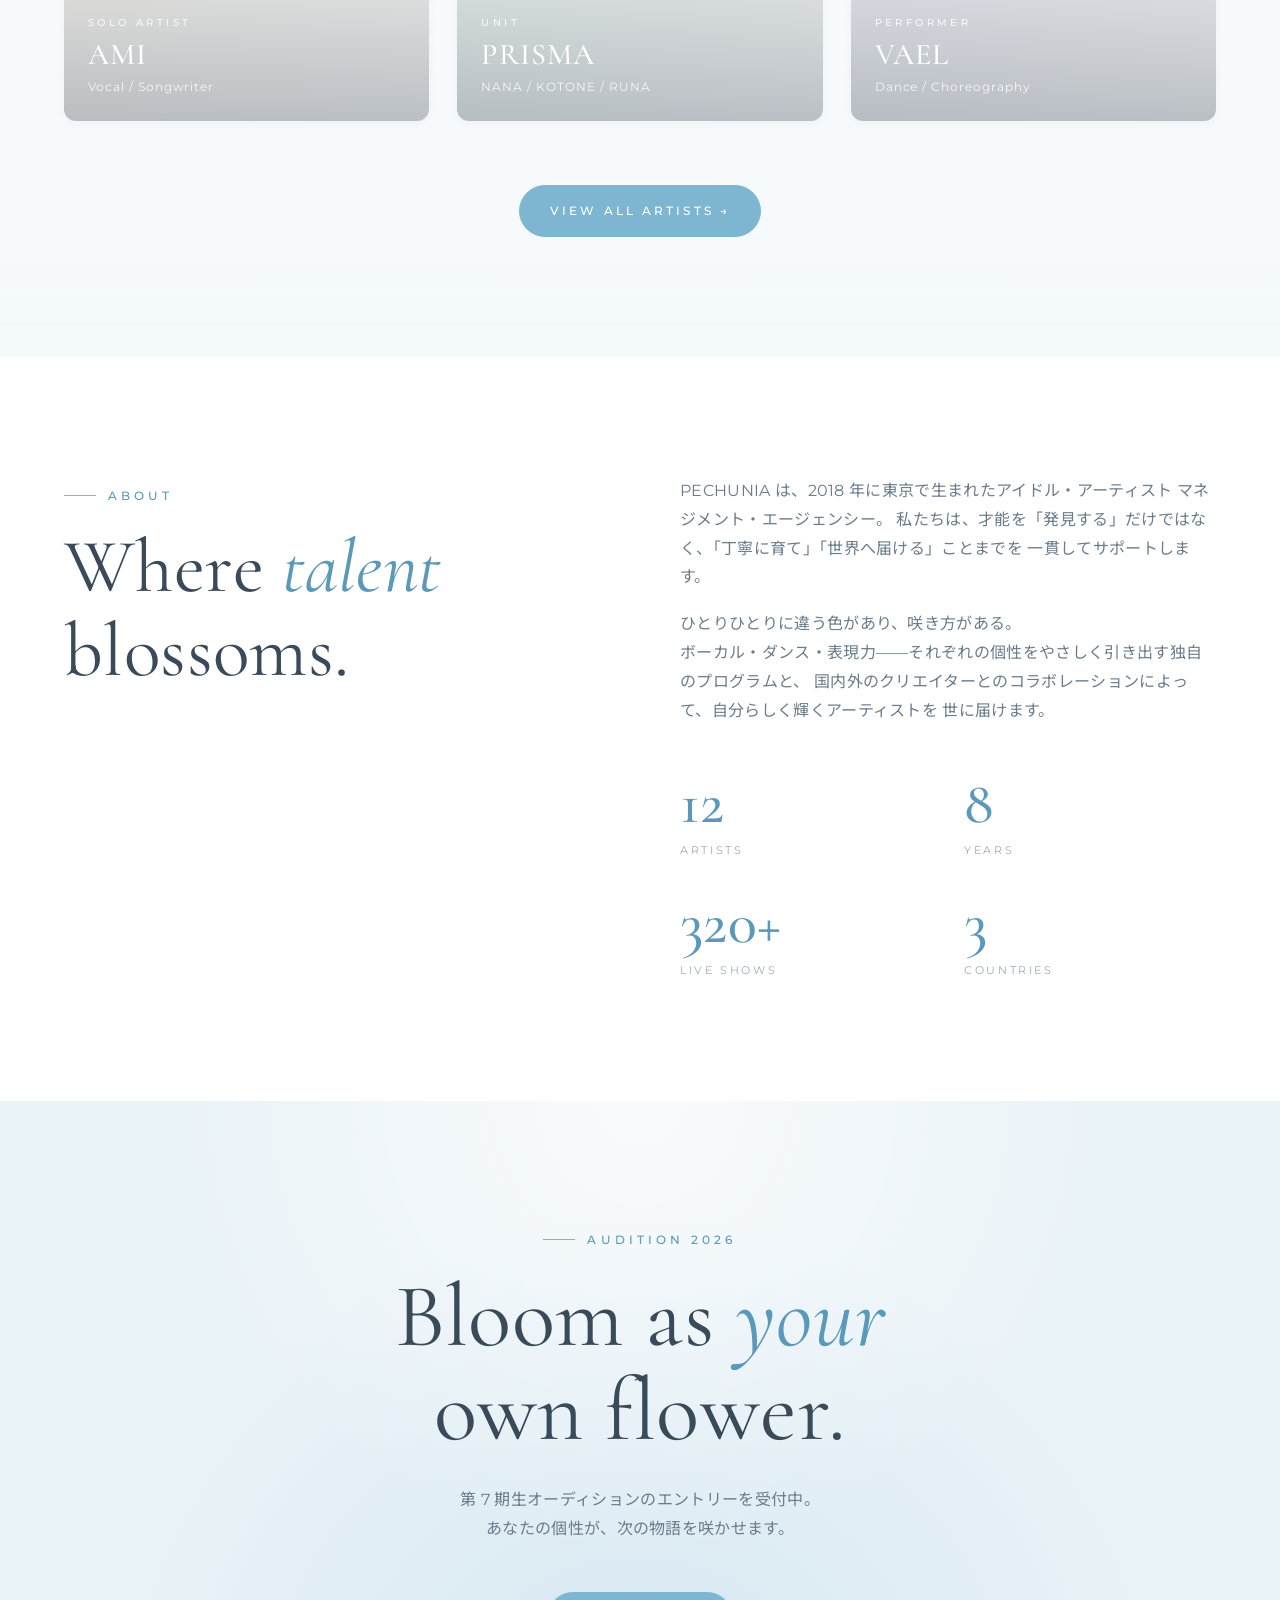
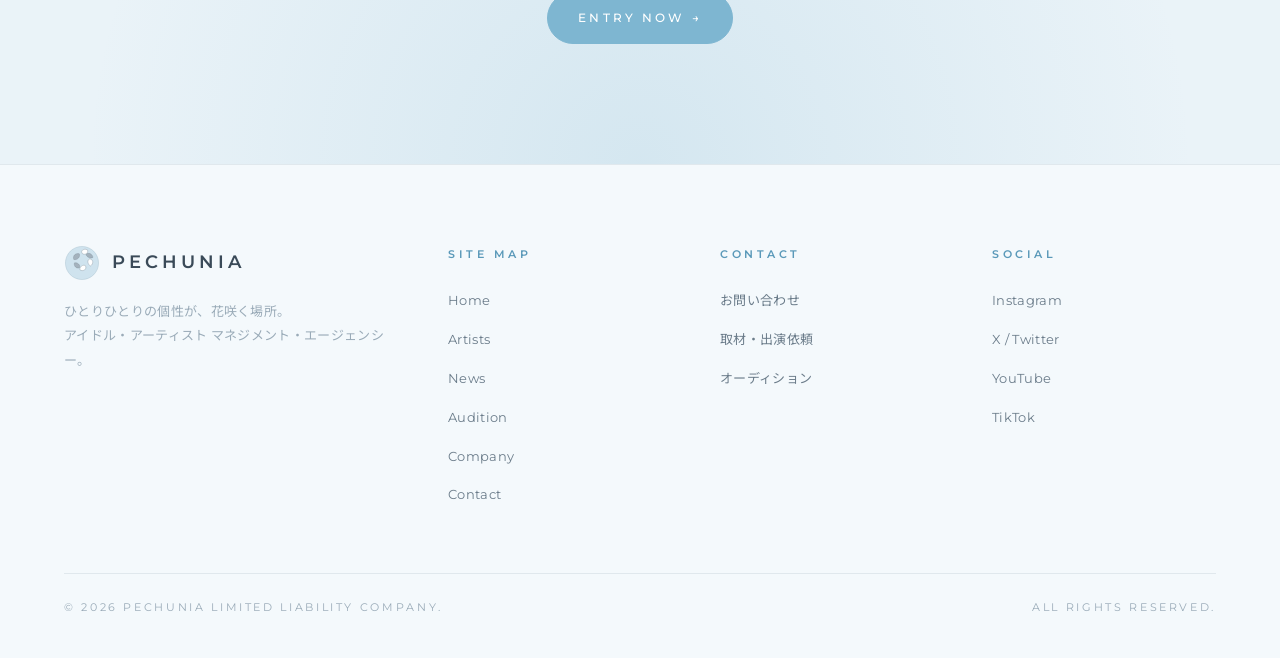
==== commit 976139f7: "Add admin panel" ====
--- a/index.html
+++ b/index.html
@@ -91,38 +91,7 @@
       <h2 class="section-title">Latest <em>Updates</em></h2>
     </div>
 
-    <div class="news-list reveal">
-      <a href="news.html" class="news-item">
-        <span class="news-date">2026.04.18</span>
-        <span class="news-tag is-live">LIVE</span>
-        <span class="news-title">LUMINAS、初の単独アリーナ公演「PETAL NIGHT 2026」横浜アリーナ開催決定</span>
-        <span class="news-arrow">→</span>
-      </a>
-      <a href="news.html" class="news-item">
-        <span class="news-date">2026.04.05</span>
-        <span class="news-tag is-media">MEDIA</span>
-        <span class="news-title">NEXION、ファッションマガジン「VOGUE JAPAN」5月号にカバー登場</span>
-        <span class="news-arrow">→</span>
-      </a>
-      <a href="news.html" class="news-item">
-        <span class="news-date">2026.03.22</span>
-        <span class="news-tag is-info">INFO</span>
-        <span class="news-title">第7期生オーディション「PECHUNIA AUDITION 2026」エントリー受付開始</span>
-        <span class="news-arrow">→</span>
-      </a>
-      <a href="news.html" class="news-item">
-        <span class="news-date">2026.03.10</span>
-        <span class="news-tag is-live">LIVE</span>
-        <span class="news-title">KANATA、海外初公演をソウル KSPO DOMEで開催</span>
-        <span class="news-arrow">→</span>
-      </a>
-      <a href="news.html" class="news-item">
-        <span class="news-date">2026.02.28</span>
-        <span class="news-tag is-media">MEDIA</span>
-        <span class="news-title">所属アーティスト総勢 12名が出演する公式 YouTube チャンネルを開設</span>
-        <span class="news-arrow">→</span>
-      </a>
-    </div>
+    <div class="news-list reveal" data-render="news" data-limit="5"></div>
 
     <div style="margin-top:48px; text-align:right;" class="reveal">
       <a href="news.html" class="btn btn--ghost btn--sm">View All News →</a>
@@ -142,67 +111,7 @@
       </p>
     </div>
 
-    <div class="artists-grid">
-      <a href="artist-detail.html" class="artist-card c-1 reveal" data-delay="1">
-        <div class="visual">L</div>
-        <span class="corner">N° 01</span>
-        <div class="meta">
-          <div class="role">5 Members Girls Group</div>
-          <div class="name">LUMINAS</div>
-          <div class="members">AOI / MIKU / RIN / YUMA / SAKI</div>
-        </div>
-      </a>
-
-      <a href="artist-detail.html" class="artist-card c-2 reveal" data-delay="2">
-        <div class="visual">N</div>
-        <span class="corner">N° 02</span>
-        <div class="meta">
-          <div class="role">4 Members Boys Group</div>
-          <div class="name">NEXION</div>
-          <div class="members">HARU / KEI / REN / YUTO</div>
-        </div>
-      </a>
-
-      <a href="artist-detail.html" class="artist-card c-3 reveal" data-delay="3">
-        <div class="visual">K</div>
-        <span class="corner">N° 03</span>
-        <div class="meta">
-          <div class="role">Solo Artist</div>
-          <div class="name">KANATA</div>
-          <div class="members">Vocal / Dance / Produce</div>
-        </div>
-      </a>
-
-      <a href="artist-detail.html" class="artist-card c-4 reveal" data-delay="1">
-        <div class="visual">A</div>
-        <span class="corner">N° 04</span>
-        <div class="meta">
-          <div class="role">Solo Artist</div>
-          <div class="name">AMI</div>
-          <div class="members">Vocal / Songwriter</div>
-        </div>
-      </a>
-
-      <a href="artist-detail.html" class="artist-card c-5 reveal" data-delay="2">
-        <div class="visual">P</div>
-        <span class="corner">N° 05</span>
-        <div class="meta">
-          <div class="role">3 Members Unit</div>
-          <div class="name">PRISMA</div>
-          <div class="members">NANA / KOTONE / RUNA</div>
-        </div>
-      </a>
-
-      <a href="artist-detail.html" class="artist-card c-6 reveal" data-delay="3">
-        <div class="visual">V</div>
-        <span class="corner">N° 06</span>
-        <div class="meta">
-          <div class="role">Performer</div>
-          <div class="name">VAEL</div>
-          <div class="members">Dance / Choreography</div>
-        </div>
-      </a>
-    </div>
+    <div class="artists-grid reveal" data-render="artists" data-limit="6"></div>
 
     <div style="margin-top:64px; text-align:center;" class="reveal">
       <a href="artists.html" class="btn">View All Artists →</a>
@@ -316,6 +225,7 @@
   </div>
 </footer>
 
+<script src="js/data-render.js"></script>
 <script src="js/main.js"></script>
 </body>
 </html>
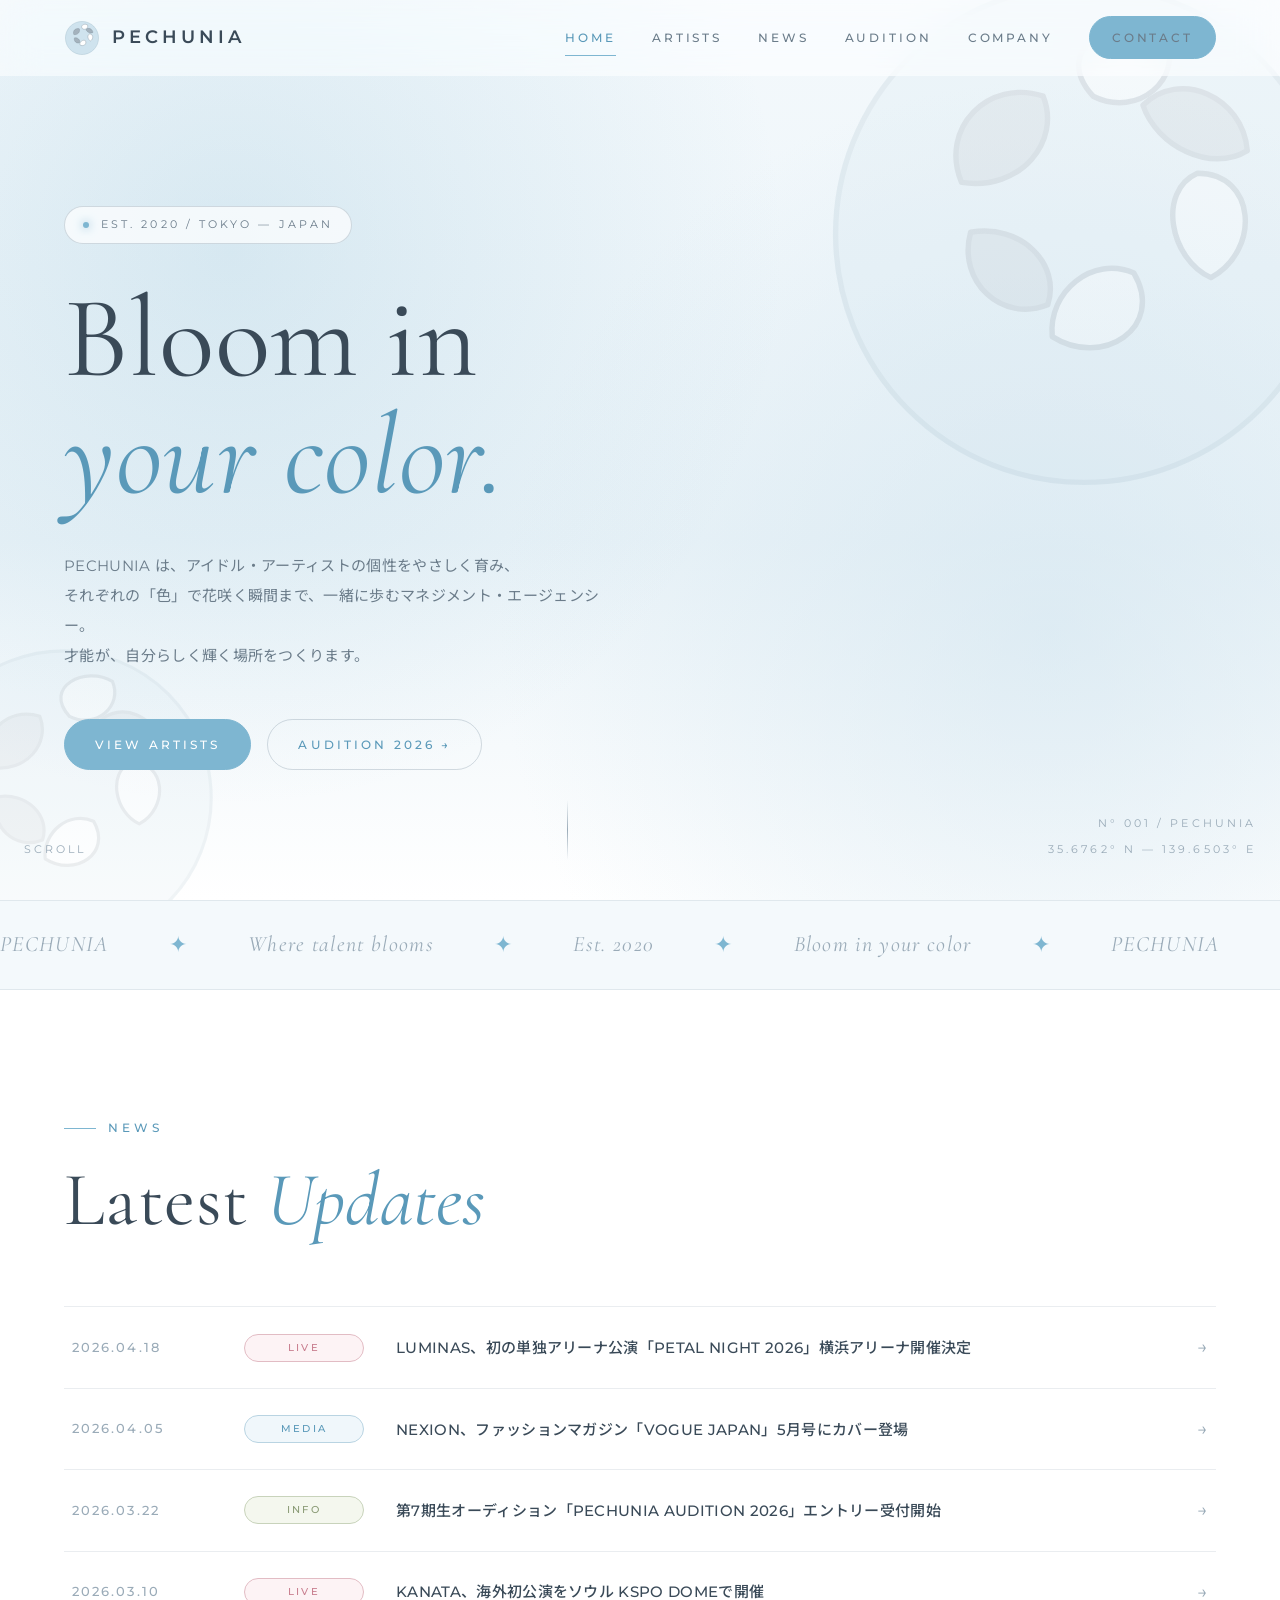
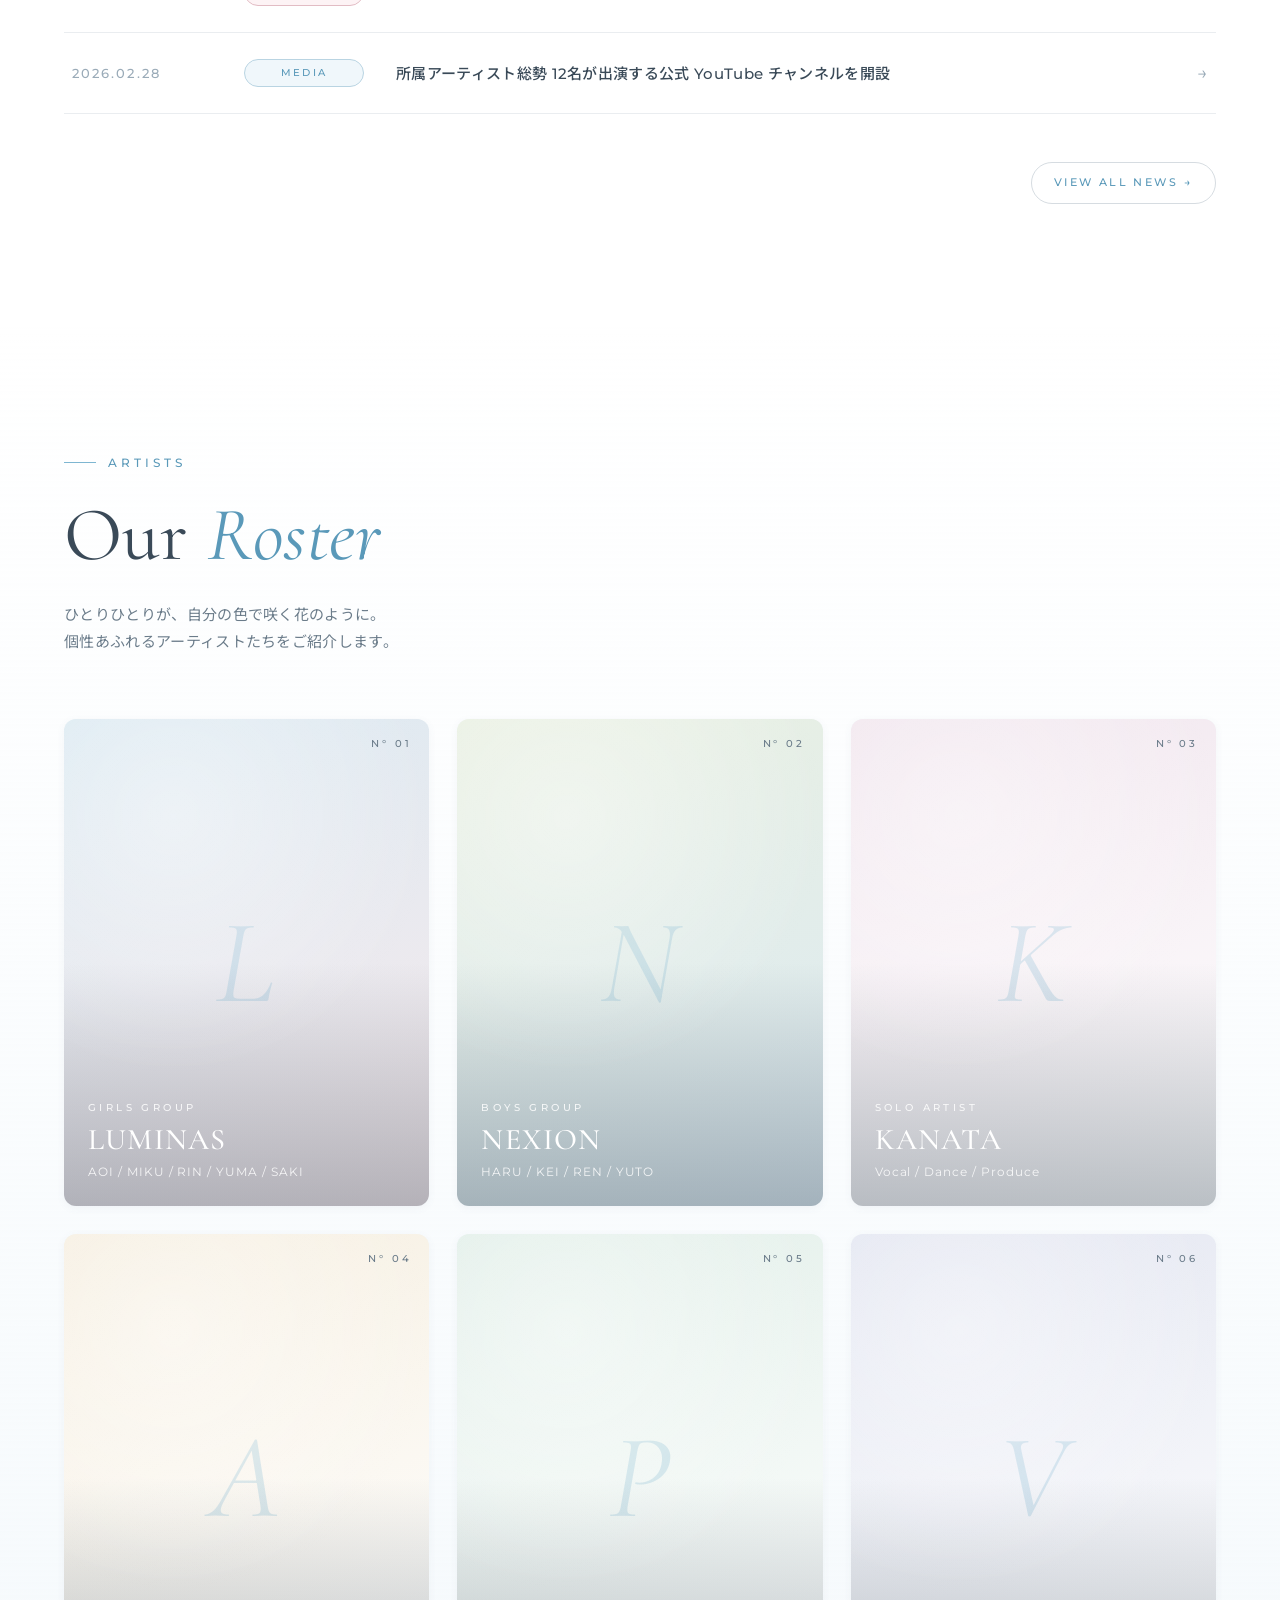
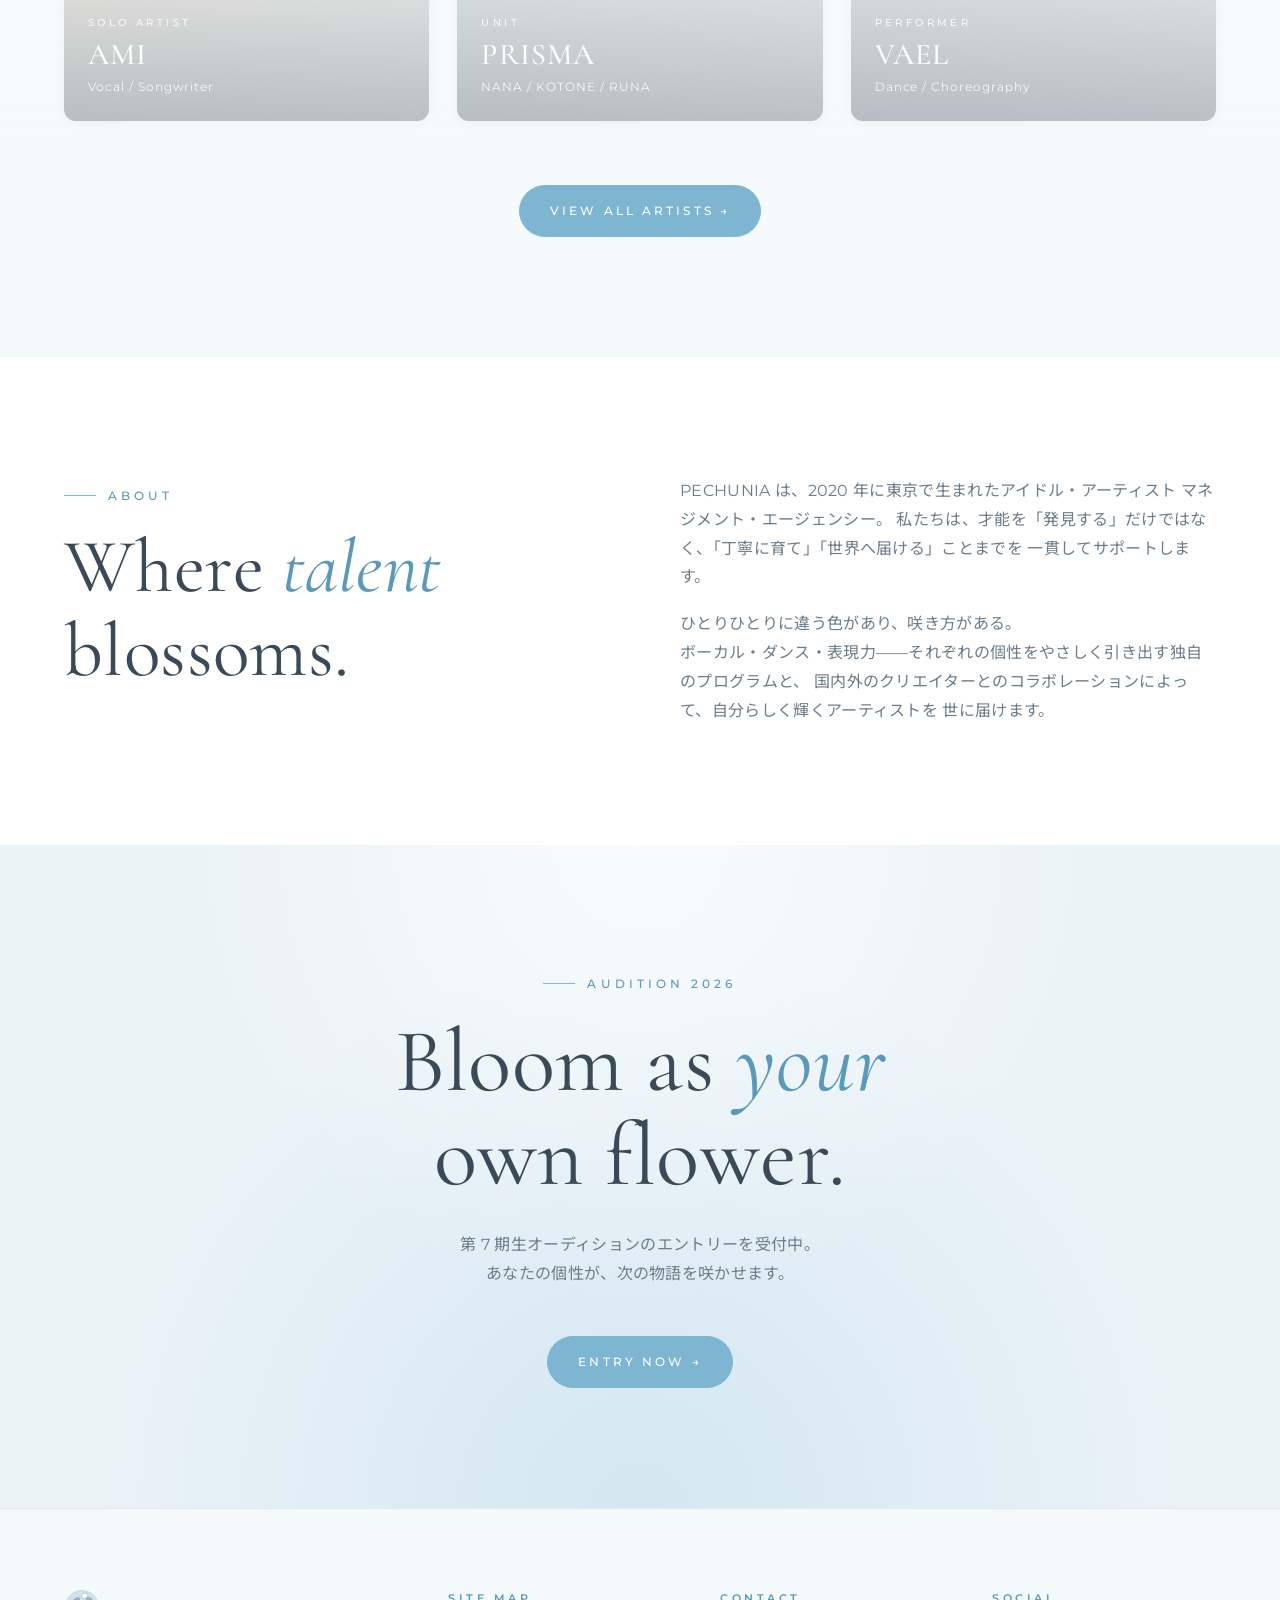
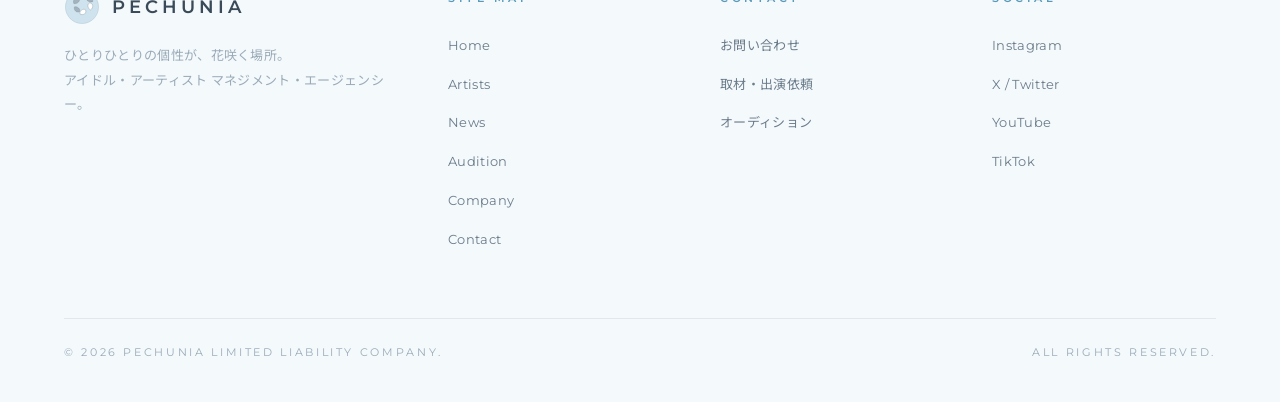
==== commit 3552ee83: "Update company info: address, CEO, founding date" ====
--- a/index.html
+++ b/index.html
@@ -43,7 +43,7 @@
   <div class="hero-inner">
     <div class="hero-tag">
       <span class="dot"></span>
-      EST. 2018 / TOKYO — JAPAN
+      EST. 2020 / TOKYO — JAPAN
     </div>
 
     <h1 class="hero-title">
@@ -78,8 +78,8 @@
 <!-- ========== Marquee ========== -->
 <div class="marquee">
   <div class="marquee-track">
-    <span>PECHUNIA<span class="star">✦</span>Where talent blooms<span class="star">✦</span>Est. 2018<span class="star">✦</span>Tokyo / Seoul / Los Angeles<span class="star">✦</span>Bloom in your color<span class="star">✦</span></span>
-    <span>PECHUNIA<span class="star">✦</span>Where talent blooms<span class="star">✦</span>Est. 2018<span class="star">✦</span>Tokyo / Seoul / Los Angeles<span class="star">✦</span>Bloom in your color<span class="star">✦</span></span>
+    <span>PECHUNIA<span class="star">✦</span>Where talent blooms<span class="star">✦</span>Est. 2020<span class="star">✦</span>Bloom in your color<span class="star">✦</span></span>
+    <span>PECHUNIA<span class="star">✦</span>Where talent blooms<span class="star">✦</span>Est. 2020<span class="star">✦</span>Bloom in your color<span class="star">✦</span></span>
   </div>
 </div>
 
@@ -130,7 +130,7 @@
 
       <div class="about-text reveal" data-delay="1">
         <p>
-          PECHUNIA は、2018 年に東京で生まれたアイドル・アーティスト マネジメント・エージェンシー。
+          PECHUNIA は、2020 年に東京で生まれたアイドル・アーティスト マネジメント・エージェンシー。
           私たちは、才能を「発見する」だけではなく、「丁寧に育て」「世界へ届ける」ことまでを
           一貫してサポートします。
         </p>
@@ -140,25 +140,6 @@
           国内外のクリエイターとのコラボレーションによって、自分らしく輝くアーティストを
           世に届けます。
         </p>
-
-        <div class="about-numbers">
-          <div>
-            <div class="num">12</div>
-            <div class="label">Artists</div>
-          </div>
-          <div>
-            <div class="num">8</div>
-            <div class="label">Years</div>
-          </div>
-          <div>
-            <div class="num">320+</div>
-            <div class="label">Live Shows</div>
-          </div>
-          <div>
-            <div class="num">3</div>
-            <div class="label">Countries</div>
-          </div>
-        </div>
       </div>
     </div>
   </div>
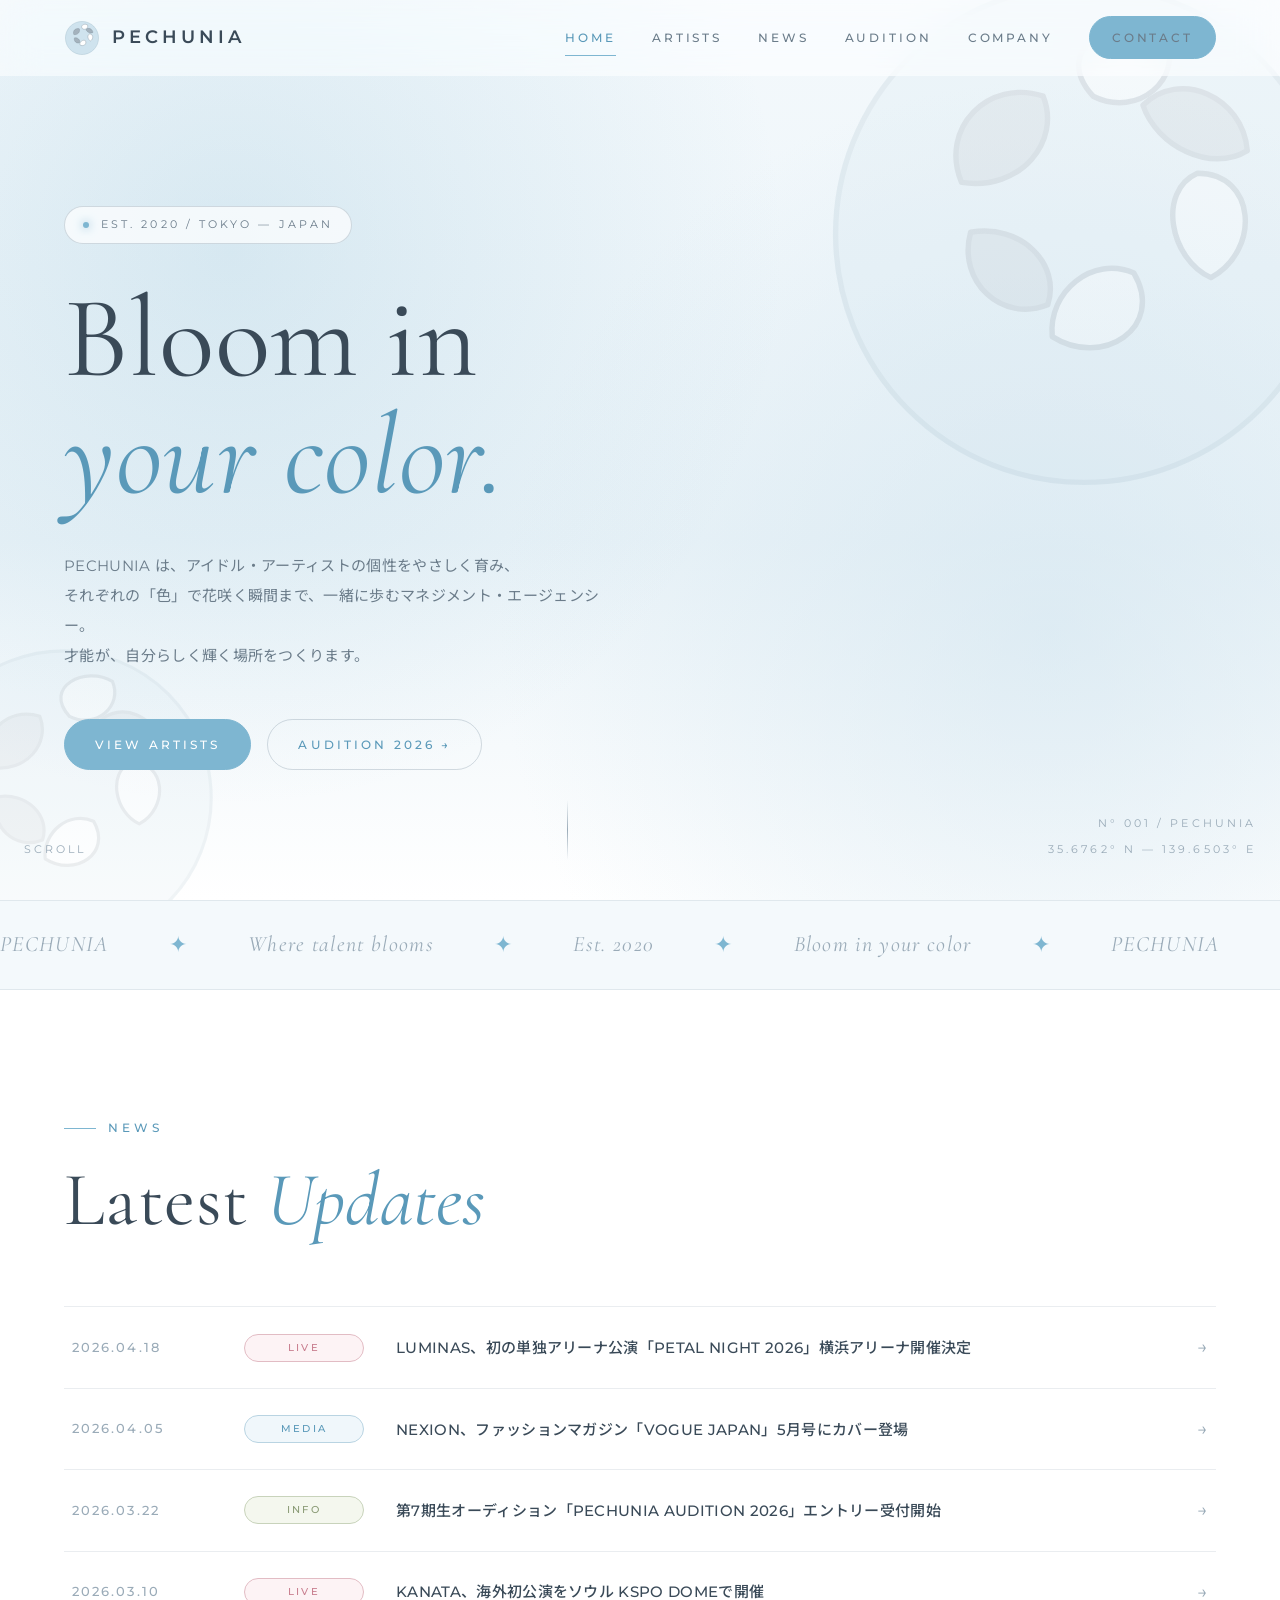
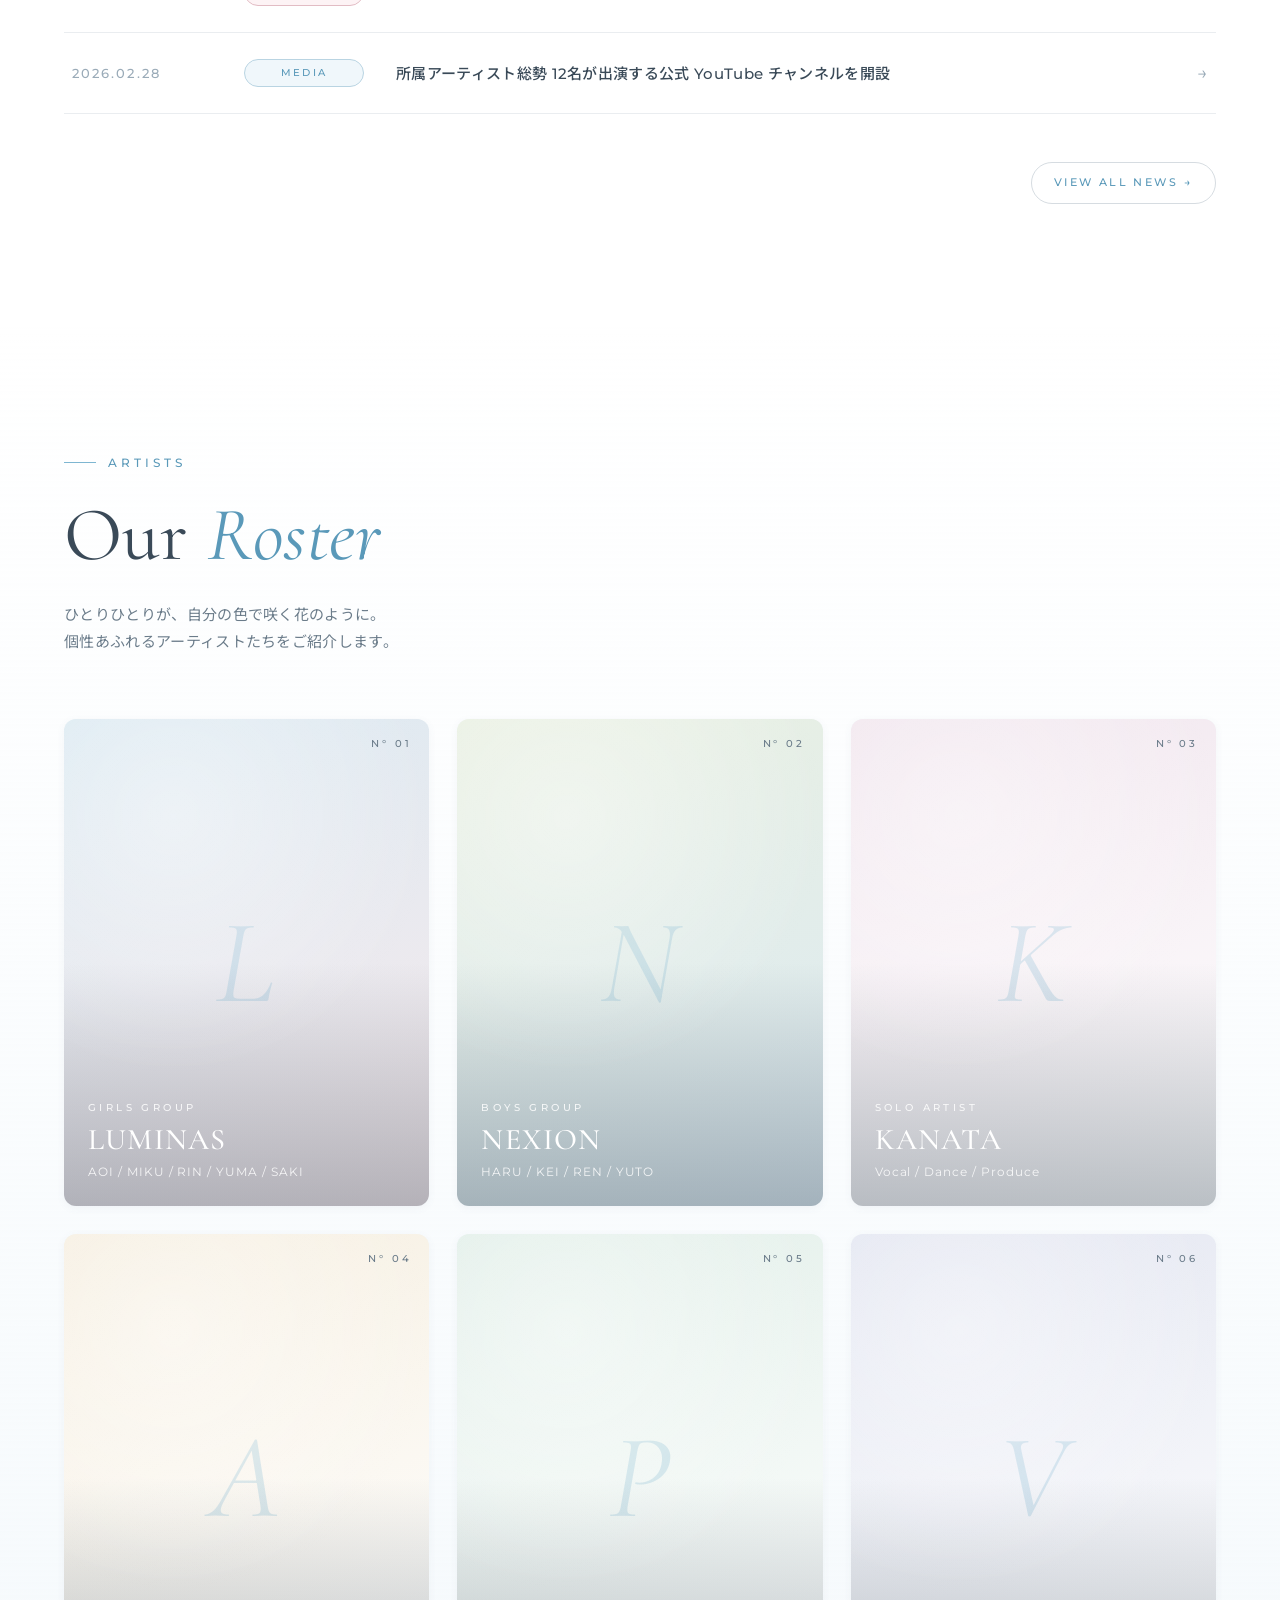
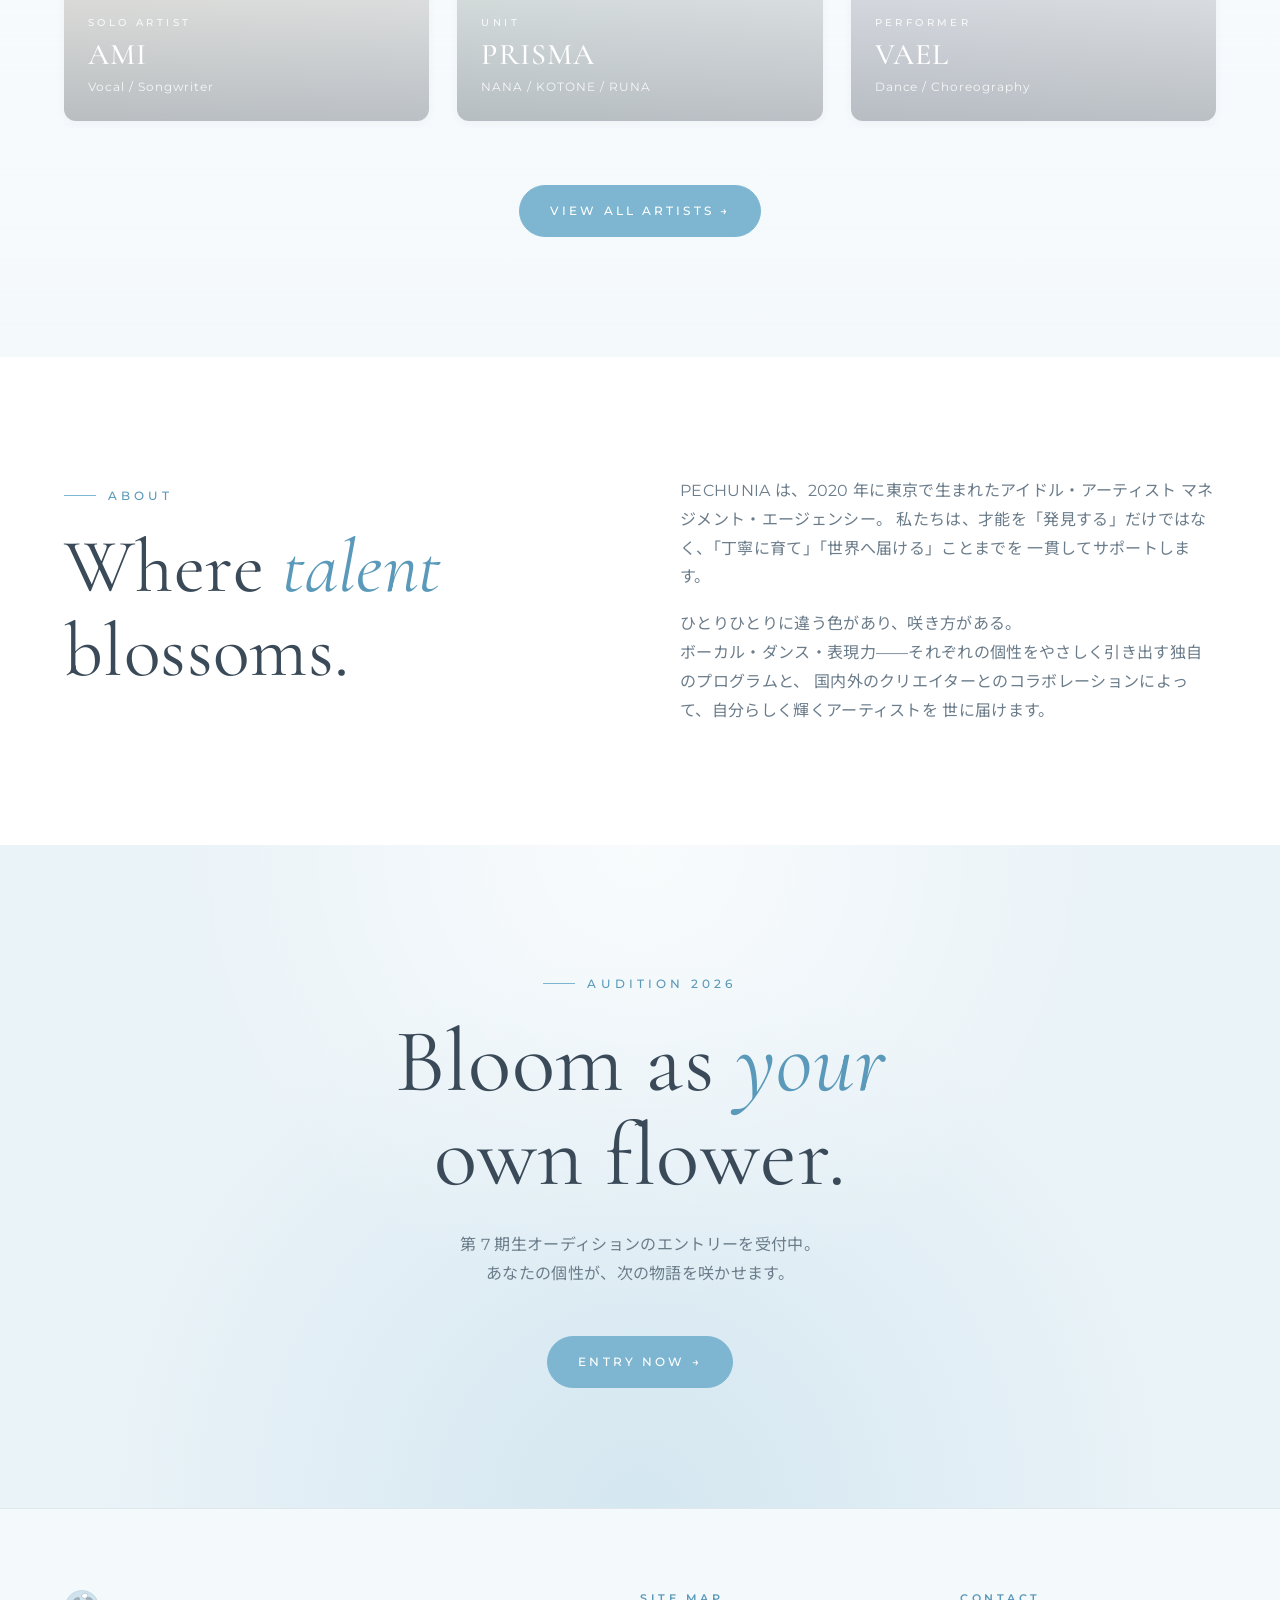
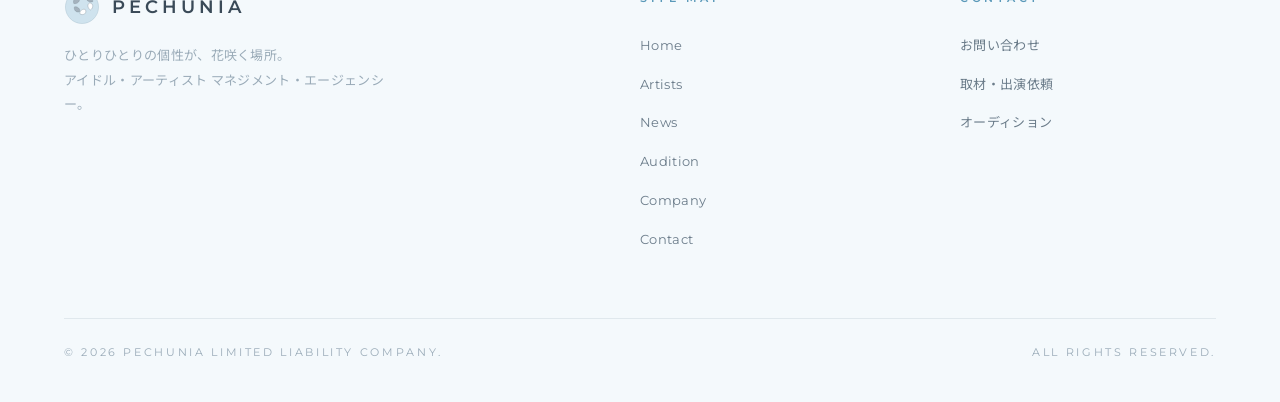
==== commit 60f9ad41: "Remove social column from footer and adjust layout" ====
--- a/index.html
+++ b/index.html
@@ -188,15 +188,6 @@
           <li><a href="audition.html">オーディション</a></li>
         </ul>
       </div>
-      <div class="footer-col">
-        <h4>Social</h4>
-        <ul>
-          <li><a href="#">Instagram</a></li>
-          <li><a href="#">X / Twitter</a></li>
-          <li><a href="#">YouTube</a></li>
-          <li><a href="#">TikTok</a></li>
-        </ul>
-      </div>
     </div>
 
     <div class="footer-bottom">
--- a/css/style.css
+++ b/css/style.css
@@ -747,8 +747,9 @@
 
 .footer-grid {
   display: grid;
-  grid-template-columns: 1.5fr 1fr 1fr 1fr;
-  gap: 48px;
+  grid-template-columns: 2fr 1fr 1fr;
+  gap: 64px;
+  align-items: start;
 }
 
 .footer-brand .logo {
@@ -1215,7 +1216,8 @@
   .artists-grid { grid-template-columns: repeat(2, 1fr); gap: 18px; }
   .about,
   .artist-detail { grid-template-columns: 1fr; gap: 48px; }
-  .footer-grid { grid-template-columns: 1fr 1fr; }
+  .footer-grid { grid-template-columns: 1fr 1fr; gap: 40px; }
+  .footer-brand { grid-column: 1 / -1; }
   .steps { grid-template-columns: repeat(2, 1fr); }
   .news-item {
     grid-template-columns: 100px 90px 1fr;
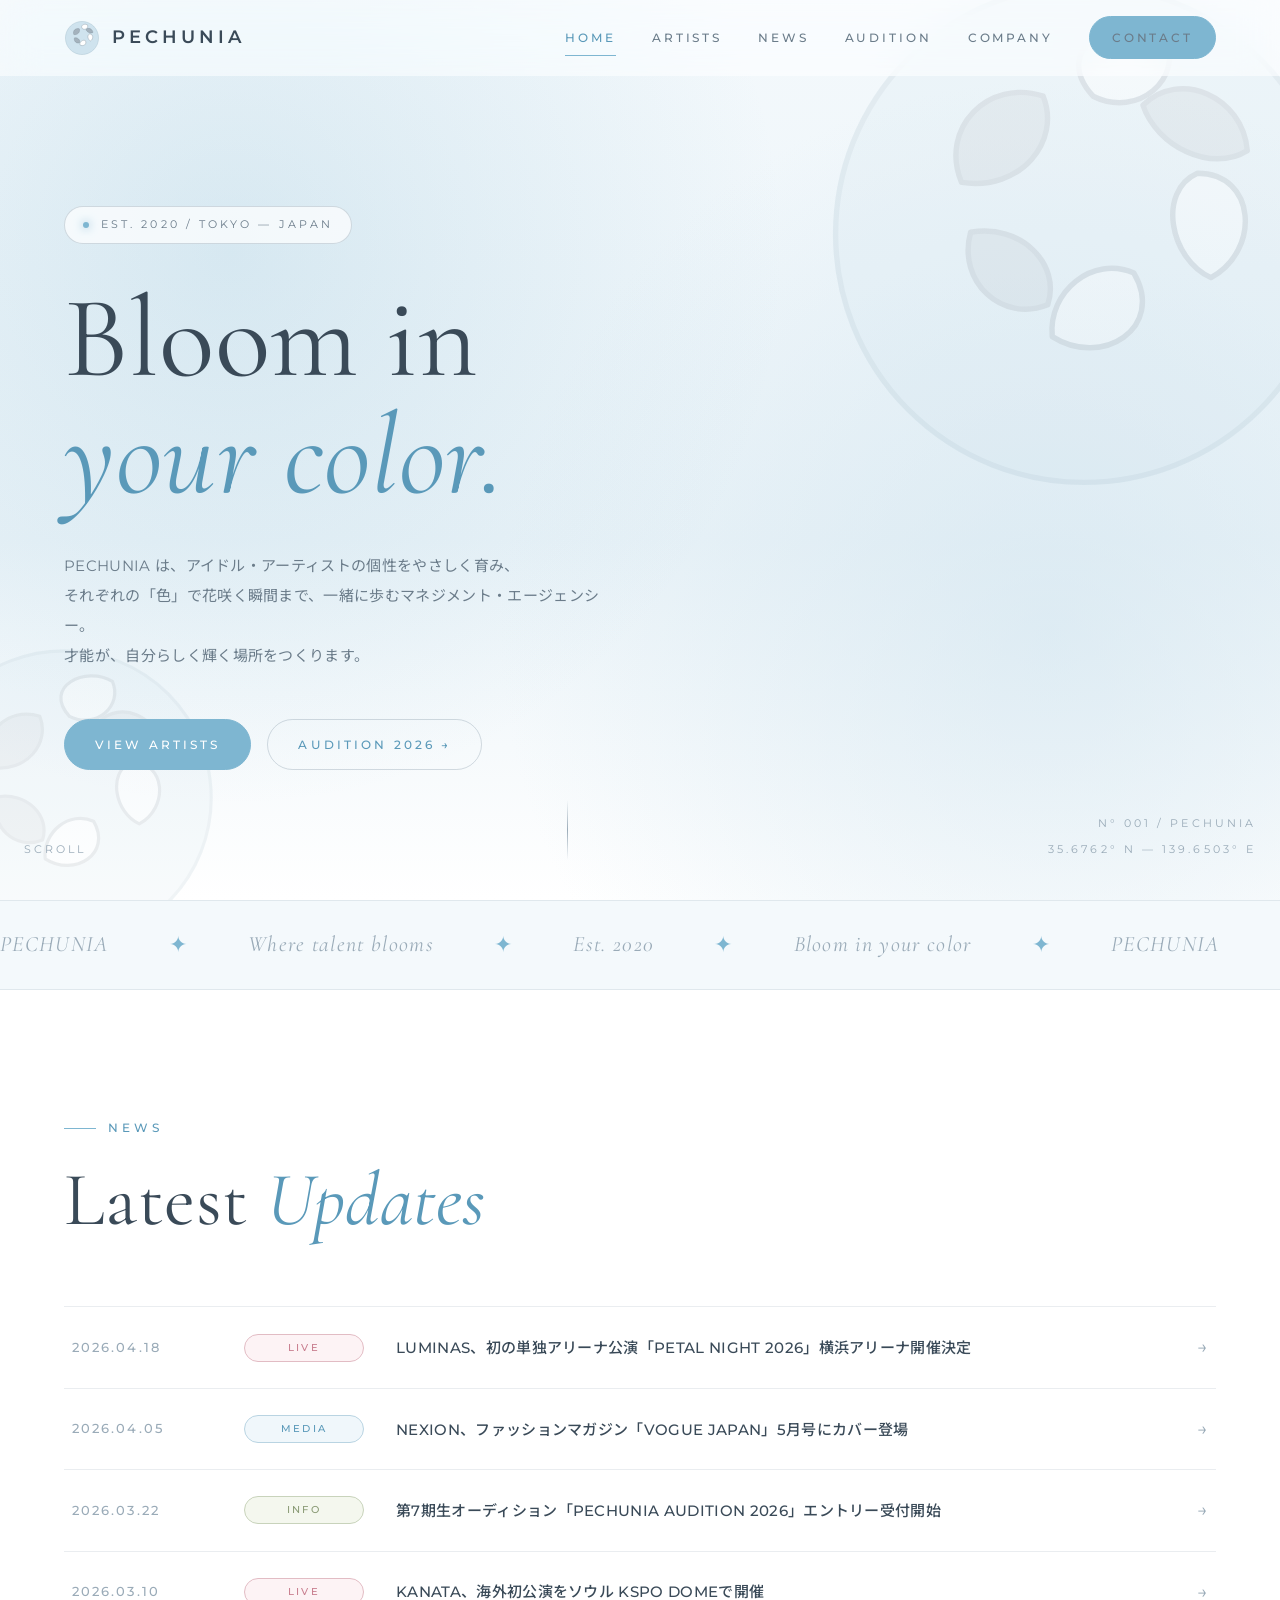
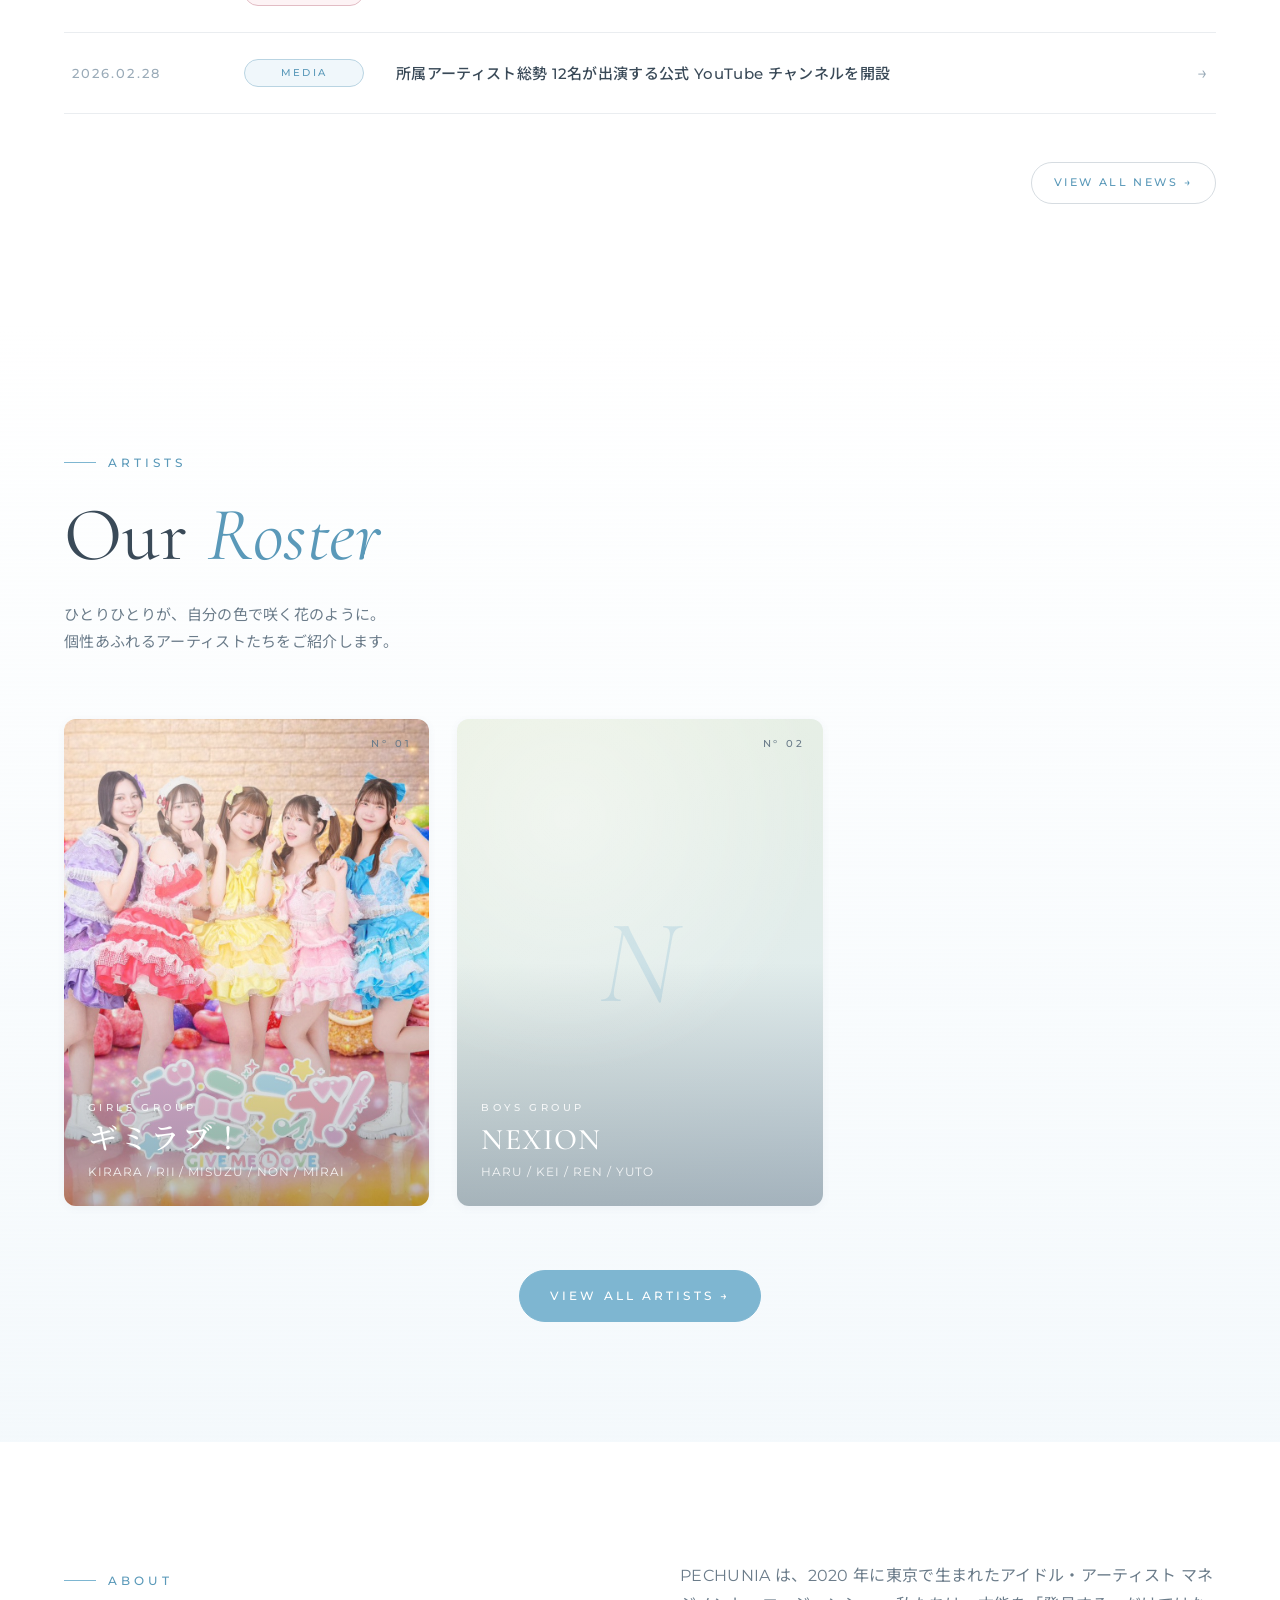
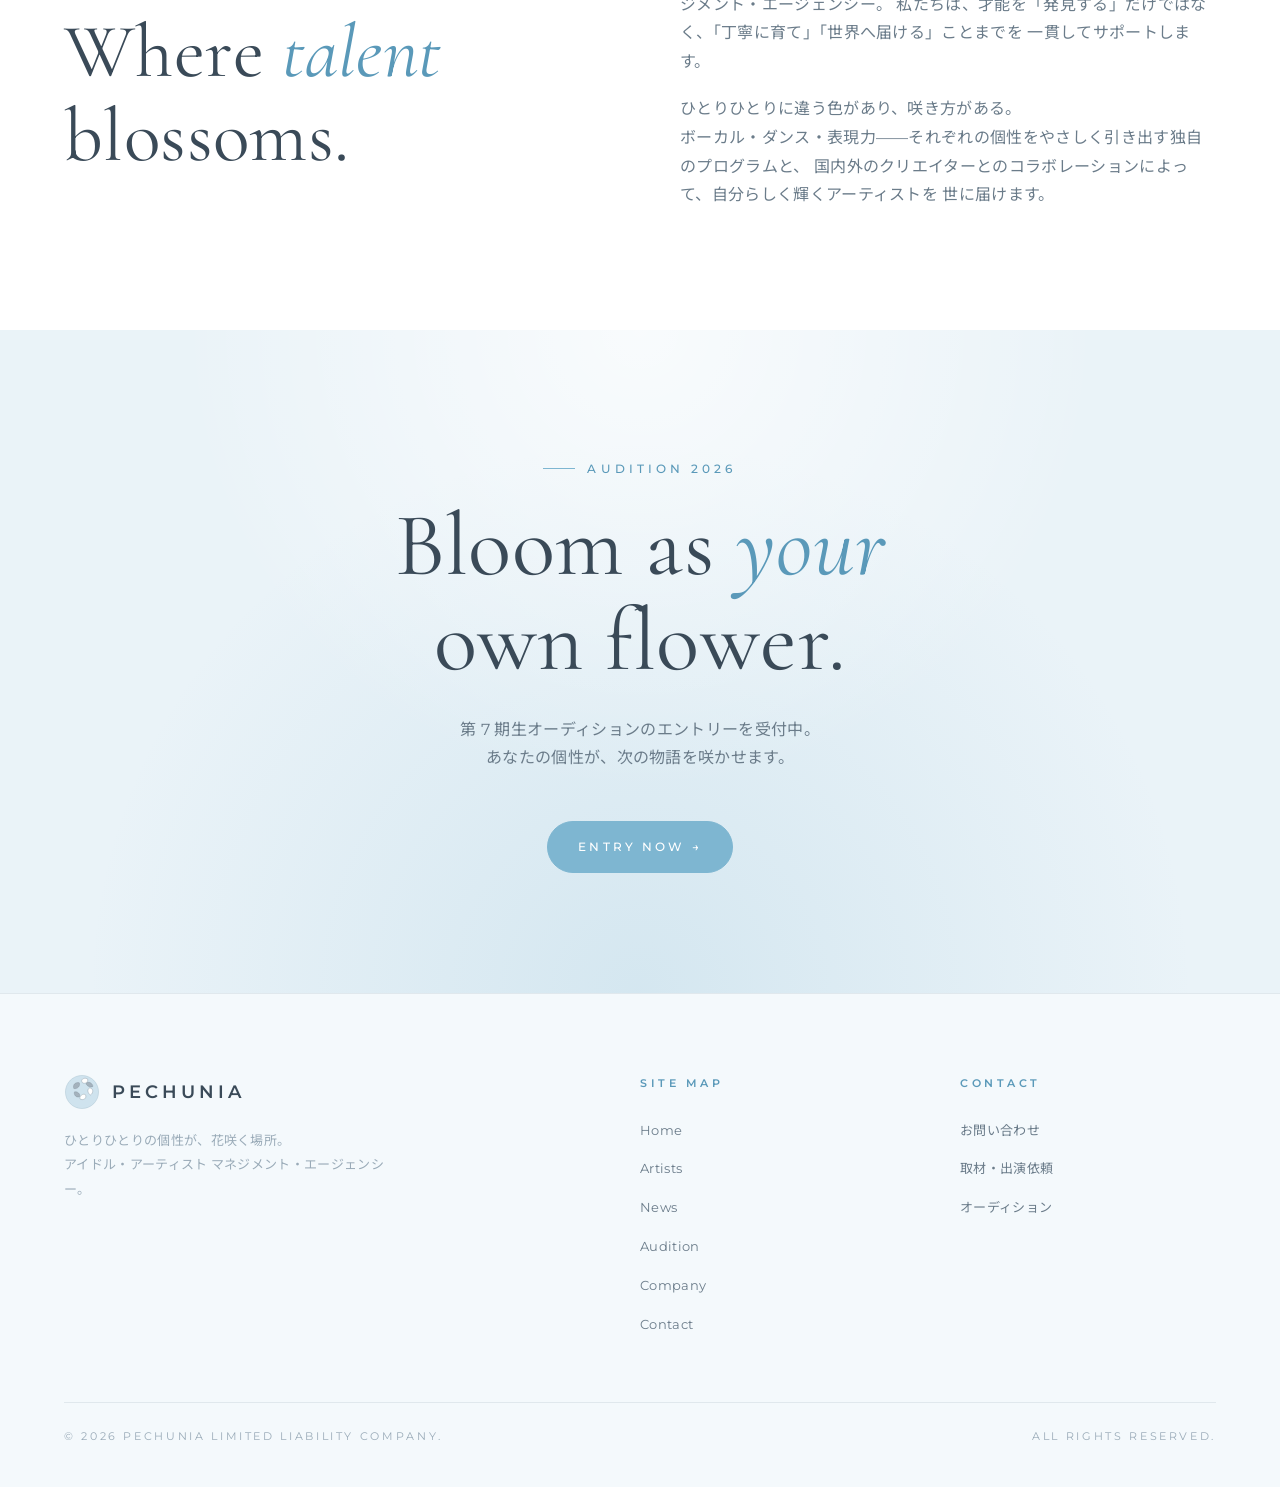
==== commit 94a892bc: "Add Top Page featured items management" ====
--- a/index.html
+++ b/index.html
@@ -111,7 +111,7 @@
       </p>
     </div>
 
-    <div class="artists-grid reveal" data-render="artists" data-limit="6"></div>
+    <div class="artists-grid reveal" data-render="featured"></div>
 
     <div style="margin-top:64px; text-align:center;" class="reveal">
       <a href="artists.html" class="btn">View All Artists →</a>
--- a/css/style.css
+++ b/css/style.css
@@ -579,12 +579,18 @@
   align-items: center;
   justify-content: center;
   background: linear-gradient(160deg, var(--c1, #dceaf2) 0%, var(--c2, #ffffff) 100%);
+  background-size: cover;
+  background-position: center;
   font-family: var(--font-display);
   font-style: italic;
   font-size: clamp(64px, 10vw, 120px);
   letter-spacing: 0.02em;
   color: rgba(126, 182, 209, 0.30);
   transition: transform 0.6s cubic-bezier(0.2, 0.8, 0.2, 1);
+}
+
+.artist-card.has-image .visual {
+  color: transparent;
 }
 
 .artist-card::before {
@@ -877,30 +883,26 @@
   aspect-ratio: 3 / 4;
   border-radius: 12px;
   background: linear-gradient(160deg, #dceaf2 0%, #f6e9ec 100%);
+  background-size: cover;
+  background-position: center;
   position: relative;
   overflow: hidden;
   box-shadow: var(--shadow);
-}
-
-.artist-portrait::before {
-  content: "";
-  position: absolute;
-  inset: 0;
-  background: radial-gradient(circle at 30% 20%, rgba(255, 255, 255, 0.5), transparent 60%);
-}
-
-.artist-portrait::after {
-  content: "AOI";
-  position: absolute;
-  inset: 0;
   display: flex;
   align-items: center;
   justify-content: center;
+}
+
+.artist-portrait .initial {
   font-family: var(--font-display);
   font-style: italic;
   font-size: 140px;
   color: rgba(126, 182, 209, 0.30);
   letter-spacing: 0.02em;
+}
+
+.artist-portrait.has-image .initial {
+  display: none;
 }
 
 .artist-info h1 {
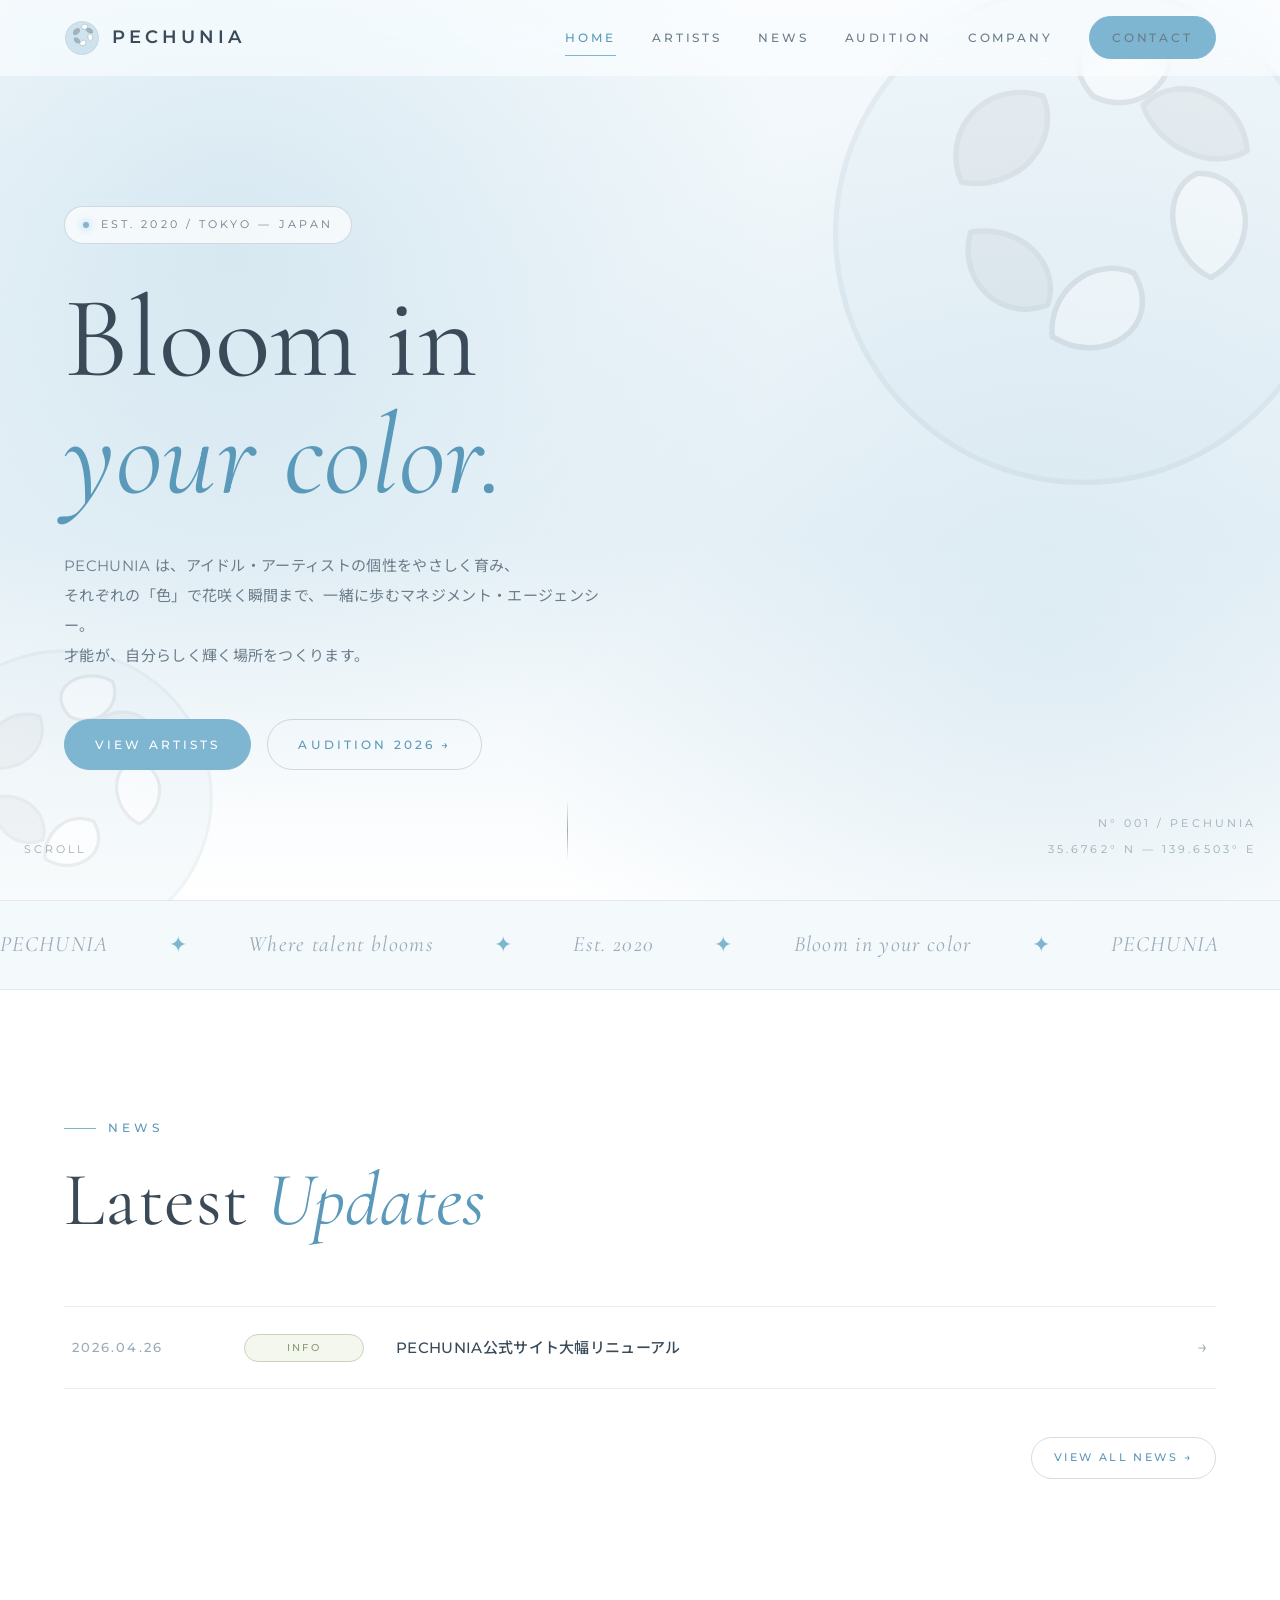
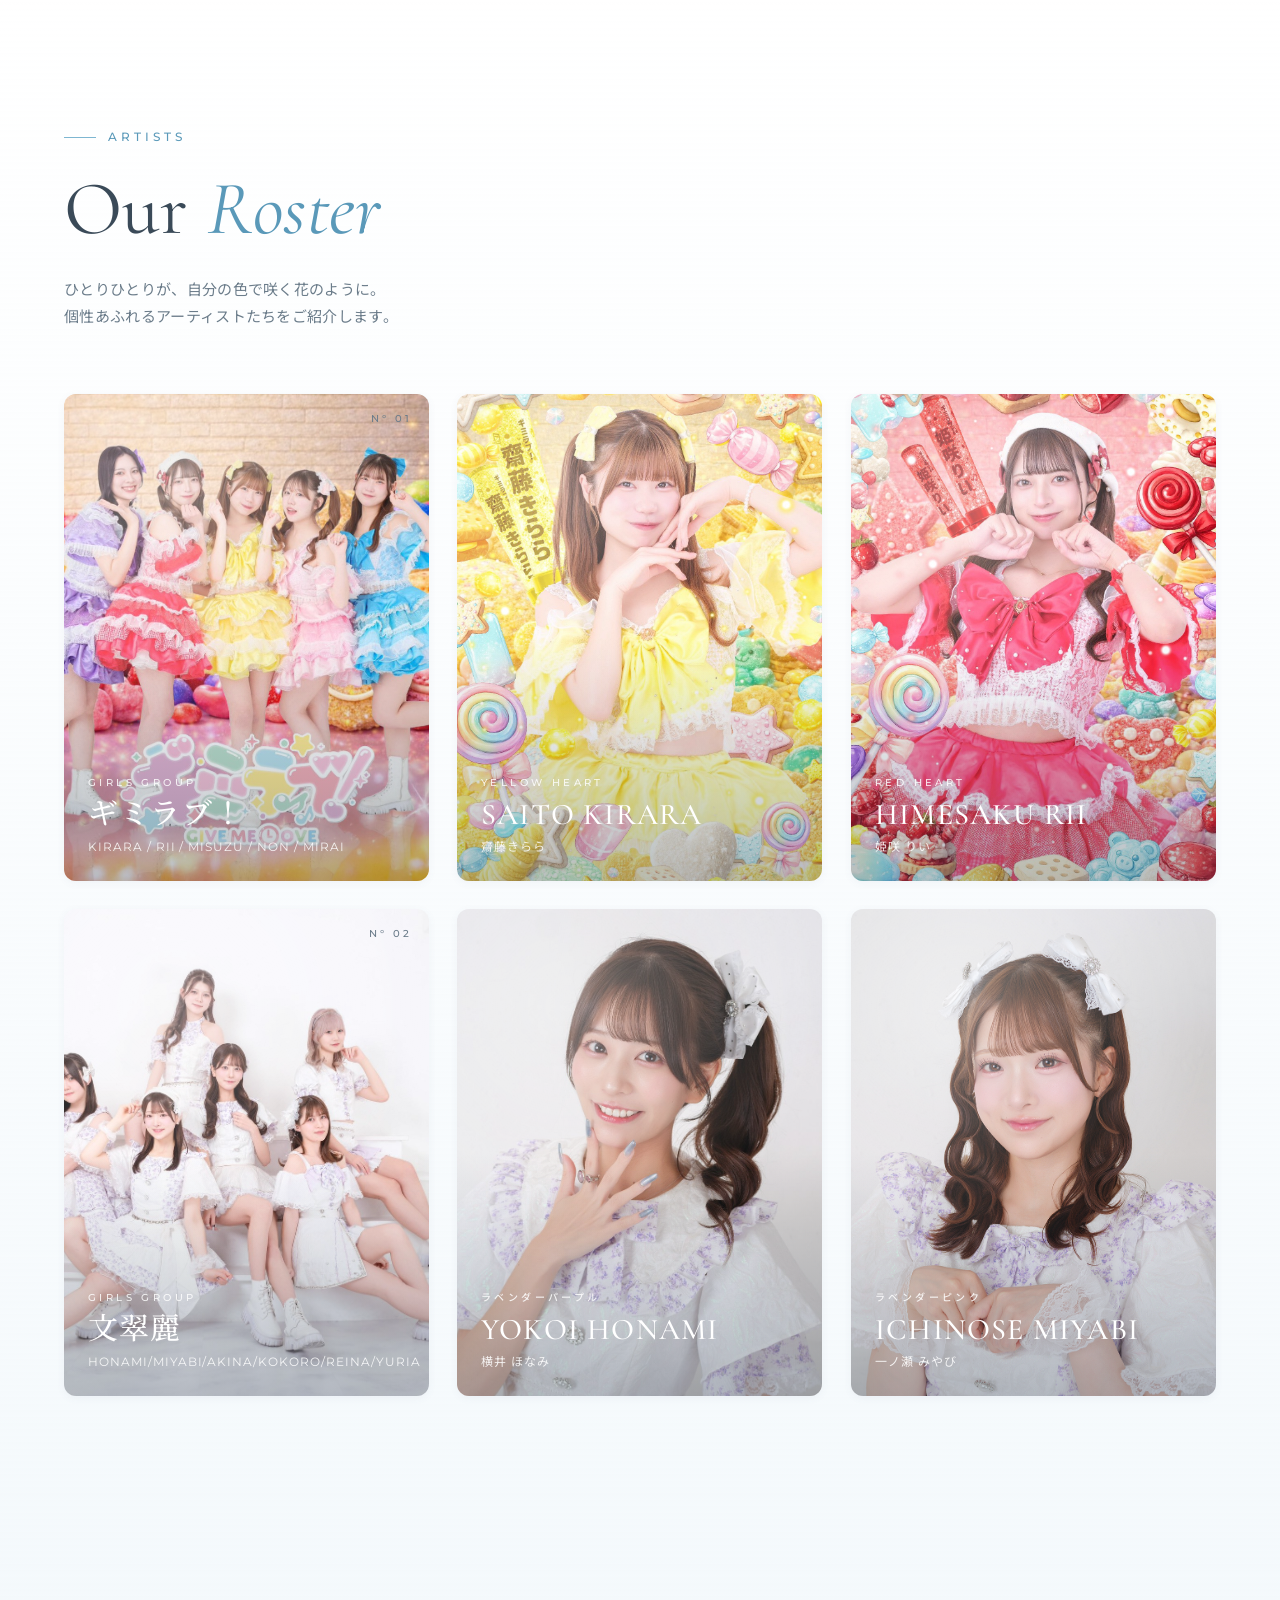
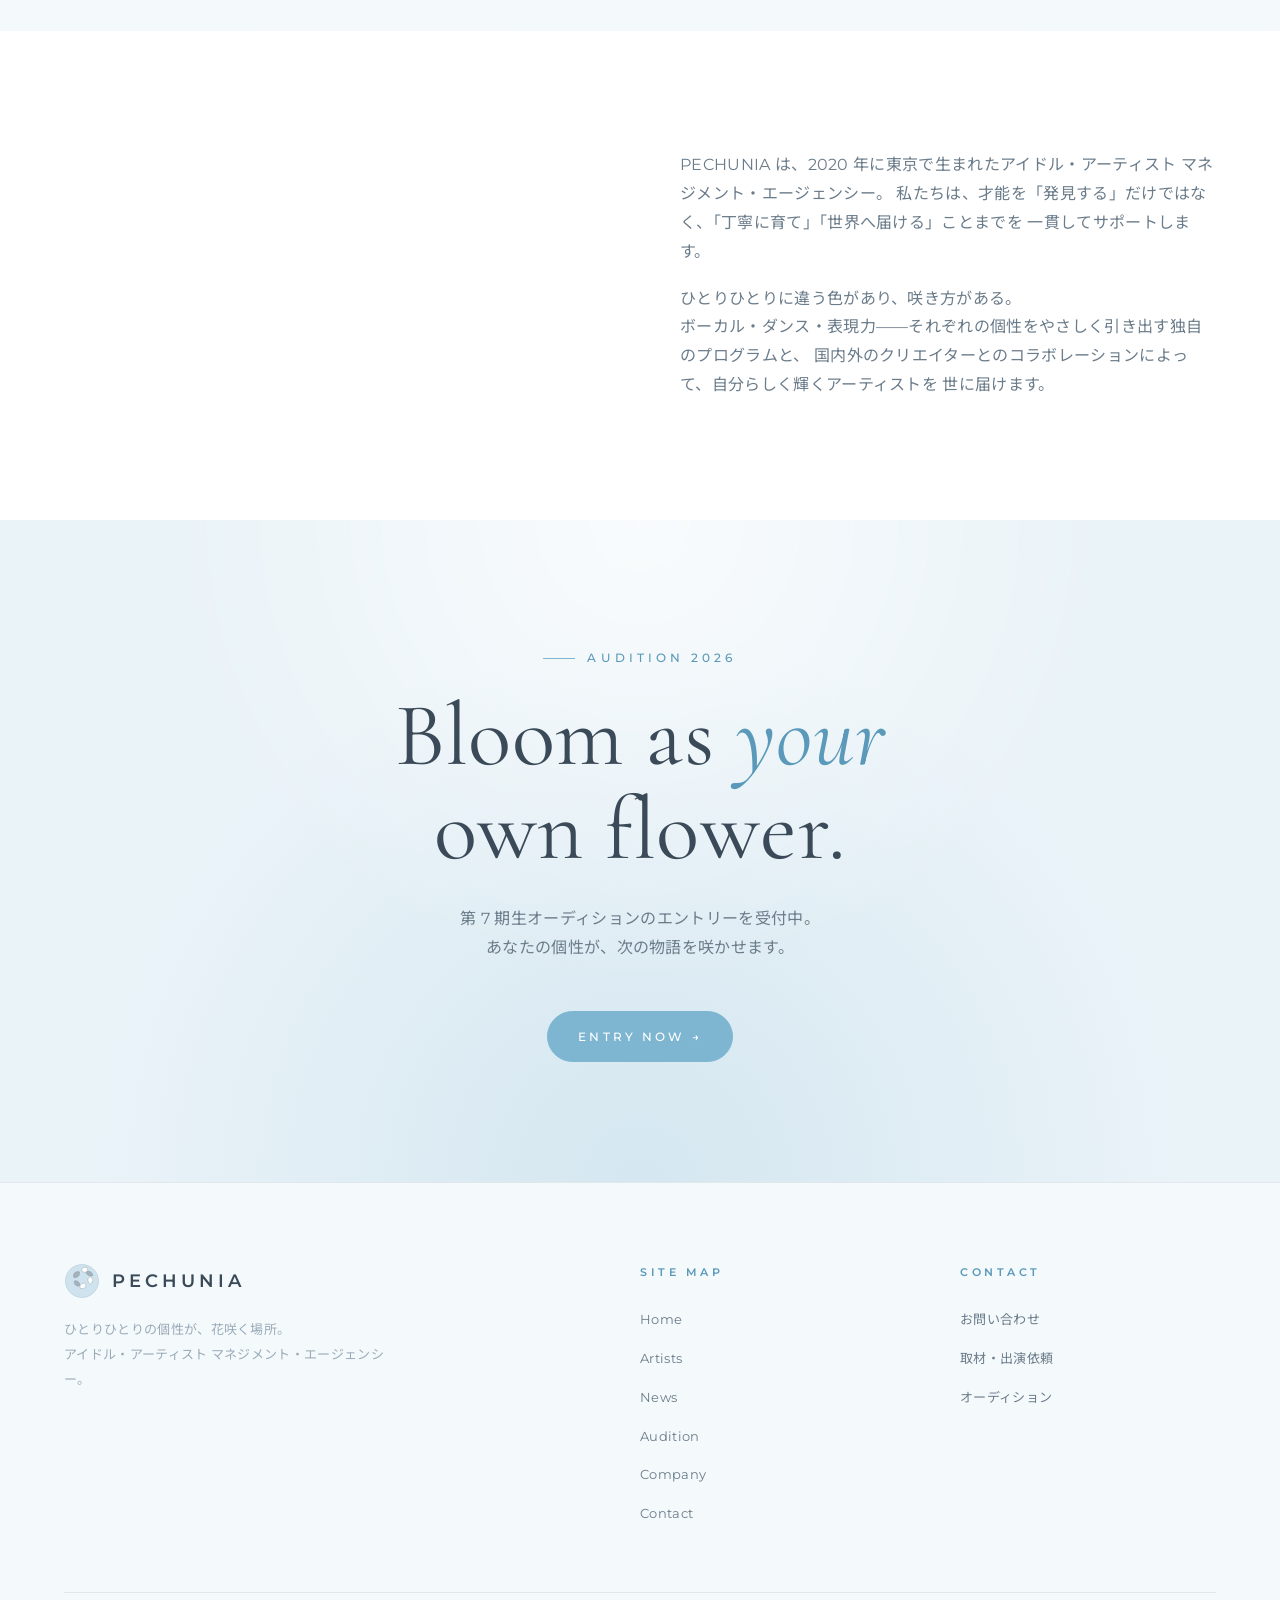
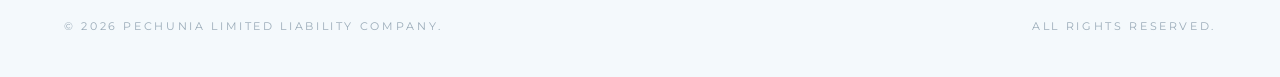
==== commit 96c780ad: "SEO: meta tags, OG, JSON-LD, sitemap.xml, robots.txt" ====
--- a/index.html
+++ b/index.html
@@ -3,8 +3,57 @@
 <head>
 <meta charset="UTF-8">
 <meta name="viewport" content="width=device-width, initial-scale=1.0">
-<title>PECHUNIA | Idol & Artist Management</title>
-<meta name="description" content="PECHUNIA はひとつひとつの個性が花咲く、アイドル・アーティスト マネジメント・エージェンシーです。">
+<title>PECHUNIA（ペチュニア） | 仙台・東京のアイドル事務所</title>
+<meta name="description" content="PECHUNIA（ペチュニア）は、東京・渋谷に拠点を置くアイドル事務所。仙台・宮城ゆかりのアイドル「ギミラブ！」「文翠麗」が所属し、ひとりひとりの個性を大切に育てるマネジメントを行っています。">
+<meta name="keywords" content="ペチュニア,PECHUNIA,アイドル,アイドル事務所,事務所,仙台,宮城,東京,渋谷,ギミラブ,文翠麗,芸能事務所">
+<meta name="robots" content="index, follow">
+<meta name="author" content="PECHUNIA">
+<link rel="canonical" href="https://pechunia.net/">
+
+<!-- Open Graph -->
+<meta property="og:type" content="website">
+<meta property="og:site_name" content="PECHUNIA（ペチュニア）">
+<meta property="og:title" content="PECHUNIA（ペチュニア） | 仙台・東京のアイドル事務所">
+<meta property="og:description" content="ペチュニアは、東京・渋谷に拠点を置くアイドル事務所。仙台・宮城ゆかりのアイドルが所属。">
+<meta property="og:url" content="https://pechunia.net/">
+<meta property="og:image" content="https://pechunia.net/img/logo.svg">
+<meta property="og:locale" content="ja_JP">
+
+<!-- Twitter Card -->
+<meta name="twitter:card" content="summary_large_image">
+<meta name="twitter:title" content="PECHUNIA（ペチュニア） | 仙台・東京のアイドル事務所">
+<meta name="twitter:description" content="ペチュニアは、東京・渋谷に拠点を置くアイドル事務所。仙台・宮城ゆかりのアイドルが所属。">
+<meta name="twitter:image" content="https://pechunia.net/img/logo.svg">
+
+<!-- JSON-LD Organization -->
+<script type="application/ld+json">
+{
+  "@context": "https://schema.org",
+  "@type": "Organization",
+  "name": "PECHUNIA",
+  "alternateName": ["ペチュニア", "合同会社ペチュニア"],
+  "url": "https://pechunia.net/",
+  "logo": "https://pechunia.net/img/logo.svg",
+  "description": "東京・渋谷を拠点に、仙台・宮城ゆかりのアイドルをプロデュースするアイドル事務所。",
+  "foundingDate": "2020-06",
+  "address": {
+    "@type": "PostalAddress",
+    "streetAddress": "道玄坂1丁目10番8号 渋谷道玄坂東急ビル 2F-C",
+    "addressLocality": "渋谷区",
+    "addressRegion": "東京都",
+    "postalCode": "150-0043",
+    "addressCountry": "JP"
+  },
+  "email": "info@pechunia.com",
+  "founder": {
+    "@type": "Person",
+    "name": "宮崎 大輝"
+  },
+  "areaServed": ["東京都", "宮城県", "仙台市", "日本"],
+  "sameAs": []
+}
+</script>
+
 <link rel="icon" type="image/svg+xml" href="img/logo-mark.svg">
 <link rel="preconnect" href="https://fonts.googleapis.com">
 <link rel="preconnect" href="https://fonts.gstatic.com" crossorigin>
--- a/css/style.css
+++ b/css/style.css
@@ -1174,6 +1174,354 @@
 .reveal[data-delay="4"] { transition-delay: 0.32s; }
 .reveal[data-delay="5"] { transition-delay: 0.40s; }
 
+/* Reveal バリアント：左右からスライド */
+.reveal-left {
+  opacity: 0;
+  transform: translateX(-40px);
+  transition: opacity 0.9s cubic-bezier(0.2, 0.8, 0.2, 1),
+              transform 0.9s cubic-bezier(0.2, 0.8, 0.2, 1);
+}
+.reveal-left.is-visible {
+  opacity: 1;
+  transform: translateX(0);
+}
+
+.reveal-right {
+  opacity: 0;
+  transform: translateX(40px);
+  transition: opacity 0.9s cubic-bezier(0.2, 0.8, 0.2, 1),
+              transform 0.9s cubic-bezier(0.2, 0.8, 0.2, 1);
+}
+.reveal-right.is-visible {
+  opacity: 1;
+  transform: translateX(0);
+}
+
+/* スケールイン */
+.reveal-scale {
+  opacity: 0;
+  transform: scale(0.94);
+  transition: opacity 0.9s cubic-bezier(0.2, 0.8, 0.2, 1),
+              transform 0.9s cubic-bezier(0.2, 0.8, 0.2, 1);
+}
+.reveal-scale.is-visible {
+  opacity: 1;
+  transform: scale(1);
+}
+
+/* ---------- ページロード フェードイン ---------- */
+body {
+  animation: pageFadeIn 0.7s cubic-bezier(0.2, 0.8, 0.2, 1);
+}
+
+@keyframes pageFadeIn {
+  from { opacity: 0; }
+  to { opacity: 1; }
+}
+
+/* ---------- ヒーロー入場演出 ---------- */
+.hero .hero-tag,
+.hero .hero-title .line,
+.hero .hero-sub,
+.hero .hero-cta {
+  opacity: 0;
+  transform: translateY(30px);
+  animation: heroEnter 1.1s cubic-bezier(0.2, 0.8, 0.2, 1) forwards;
+}
+.hero .hero-tag { animation-delay: 0.15s; }
+.hero .hero-title .line:nth-child(1) { animation-delay: 0.35s; }
+.hero .hero-title .line:nth-child(2) { animation-delay: 0.55s; }
+.hero .hero-sub { animation-delay: 0.85s; }
+.hero .hero-cta { animation-delay: 1.05s; }
+
+@keyframes heroEnter {
+  to {
+    opacity: 1;
+    transform: translateY(0);
+  }
+}
+
+.hero-meta {
+  opacity: 0;
+  animation: fadeInSlow 1.5s ease 1.4s forwards;
+}
+@keyframes fadeInSlow { to { opacity: 1; } }
+
+/* ---------- 装飾の浮遊 ---------- */
+.hero-petals {
+  animation: floatY 12s ease-in-out infinite alternate;
+}
+.hero-petals--alt {
+  animation: floatYReverse 14s ease-in-out infinite alternate;
+}
+@keyframes floatY {
+  0%   { transform: translate(0, 0) rotate(0deg); }
+  50%  { transform: translate(8px, -10px) rotate(2deg); }
+  100% { transform: translate(-6px, 8px) rotate(-2deg); }
+}
+@keyframes floatYReverse {
+  0%   { transform: translate(0, 0) rotate(0deg); }
+  50%  { transform: translate(-10px, 8px) rotate(-3deg); }
+  100% { transform: translate(8px, -6px) rotate(3deg); }
+}
+
+/* ---------- ロゴ hover ---------- */
+.logo {
+  transition: opacity 0.25s ease, transform 0.4s cubic-bezier(0.2, 0.8, 0.2, 1);
+}
+.logo:hover {
+  opacity: 0.85;
+}
+.logo:hover .logo-mark {
+  transform: rotate(-12deg) scale(1.08);
+}
+.logo-mark {
+  transition: transform 0.5s cubic-bezier(0.2, 0.8, 0.2, 1);
+}
+
+/* ---------- ボタン shimmer ---------- */
+.btn {
+  position: relative;
+  overflow: hidden;
+}
+.btn::before {
+  content: "";
+  position: absolute;
+  top: 0;
+  left: -120%;
+  width: 60%;
+  height: 100%;
+  background: linear-gradient(120deg, transparent 0%, rgba(255, 255, 255, 0.4) 50%, transparent 100%);
+  transition: left 0.6s cubic-bezier(0.2, 0.8, 0.2, 1);
+  pointer-events: none;
+}
+.btn:hover::before {
+  left: 130%;
+}
+
+/* ---------- アーティストカード hover 強化 ---------- */
+.artist-card {
+  will-change: transform, box-shadow;
+}
+.artist-card:hover {
+  transform: translateY(-8px);
+  box-shadow: var(--shadow-lg);
+}
+.artist-card .visual {
+  transition: transform 0.8s cubic-bezier(0.2, 0.8, 0.2, 1), filter 0.4s ease;
+}
+.artist-card:hover .visual {
+  transform: scale(1.08);
+  filter: brightness(1.05);
+}
+.artist-card::before {
+  transition: opacity 0.4s ease;
+}
+.artist-card:hover::before {
+  opacity: 0.85;
+}
+
+/* ---------- ニュース項目 hover ---------- */
+.news-item {
+  transition: background 0.25s ease, padding 0.25s ease, transform 0.25s ease;
+}
+.news-item:hover {
+  transform: translateX(4px);
+}
+.news-arrow {
+  display: inline-block;
+  transition: transform 0.3s cubic-bezier(0.2, 0.8, 0.2, 1), color 0.25s ease;
+}
+
+/* ---------- ステップカード hover ---------- */
+.step {
+  transition: transform 0.4s cubic-bezier(0.2, 0.8, 0.2, 1),
+              box-shadow 0.4s ease,
+              border-color 0.4s ease;
+}
+.step:hover .num {
+  letter-spacing: 0.36em;
+  transition: letter-spacing 0.4s ease;
+}
+
+/* ---------- ヘッダー出現 ---------- */
+.site-header {
+  animation: headerSlideDown 0.7s cubic-bezier(0.2, 0.8, 0.2, 1);
+}
+@keyframes headerSlideDown {
+  from { transform: translateY(-100%); }
+  to { transform: translateY(0); }
+}
+
+/* ---------- スクロールインジケータ点滅 ---------- */
+.hero-meta > div:first-child {
+  animation: scrollHint 2.4s ease-in-out infinite;
+}
+@keyframes scrollHint {
+  0%, 100% { opacity: 0.4; transform: translateY(0); }
+  50% { opacity: 1; transform: translateY(4px); }
+}
+
+/* ---------- ページタイトル下線アニメ ---------- */
+.page-title {
+  position: relative;
+  display: inline-block;
+}
+.page-title::after {
+  content: "";
+  position: absolute;
+  left: 0;
+  bottom: -8px;
+  width: 0;
+  height: 2px;
+  background: var(--accent-grad);
+  animation: titleUnderline 1.2s cubic-bezier(0.2, 0.8, 0.2, 1) 0.6s forwards;
+}
+@keyframes titleUnderline {
+  to { width: 80px; }
+}
+
+/* ---------- アクセシビリティ：モーション抑制 ---------- */
+@media (prefers-reduced-motion: reduce) {
+  *,
+  *::before,
+  *::after {
+    animation-duration: 0.01ms !important;
+    animation-iteration-count: 1 !important;
+    transition-duration: 0.01ms !important;
+  }
+}
+
+/* ---------- News detail page ---------- */
+.news-detail-meta {
+  display: flex;
+  gap: 16px;
+  align-items: center;
+  margin-top: 24px;
+  flex-wrap: wrap;
+}
+
+.news-article {
+  max-width: 760px;
+  margin: 0 auto;
+}
+
+.news-article-image {
+  margin-bottom: 40px;
+  border-radius: 12px;
+  overflow: hidden;
+  background: var(--bg-soft);
+  box-shadow: var(--shadow);
+}
+
+.news-article-image img {
+  width: 100%;
+  height: auto;
+  display: block;
+}
+
+.news-article-body {
+  font-size: 16px;
+  line-height: 2;
+  color: var(--text-primary);
+}
+
+.news-article-body p {
+  margin-bottom: 1.4em;
+}
+
+.news-article-body a {
+  color: var(--accent-strong);
+  text-decoration: underline;
+  word-break: break-all;
+}
+
+.news-article-body a:hover {
+  color: var(--text-primary);
+}
+
+.news-article-body .news-embed {
+  margin: 32px 0;
+  border-radius: 8px;
+  overflow: hidden;
+  box-shadow: var(--shadow-sm);
+}
+
+.news-article-body .news-embed iframe {
+  width: 100%;
+  aspect-ratio: 16 / 9;
+  border: 0;
+  display: block;
+}
+
+.news-article-back {
+  margin-top: 64px;
+  padding-top: 32px;
+  border-top: 1px solid var(--line);
+  text-align: center;
+}
+
+@media (max-width: 720px) {
+  .news-article-body { font-size: 15px; line-height: 1.9; }
+  .news-article-image { margin-bottom: 24px; border-radius: 8px; }
+  .news-detail-meta { gap: 10px; }
+}
+
+/* ---------- Scroll to top button ---------- */
+.scroll-top {
+  position: fixed;
+  bottom: 20px;
+  right: 20px;
+  width: 48px;
+  height: 48px;
+  border-radius: 50%;
+  background: var(--accent);
+  color: #fff;
+  display: flex;
+  align-items: center;
+  justify-content: center;
+  box-shadow: 0 8px 24px rgba(126, 182, 209, 0.4);
+  opacity: 0;
+  visibility: hidden;
+  transform: translateY(20px);
+  transition: opacity 0.3s ease, transform 0.3s ease, visibility 0.3s ease, background 0.2s ease;
+  z-index: 90;
+  cursor: pointer;
+  border: none;
+  padding: 0;
+}
+
+.scroll-top.is-visible {
+  opacity: 1;
+  visibility: visible;
+  transform: translateY(0);
+}
+
+.scroll-top:hover {
+  background: var(--accent-strong);
+  transform: translateY(-3px);
+}
+
+.scroll-top svg {
+  width: 22px;
+  height: 22px;
+  stroke: currentColor;
+  fill: none;
+  stroke-width: 2.5;
+  stroke-linecap: round;
+  stroke-linejoin: round;
+}
+
+@media (max-width: 720px) {
+  .scroll-top {
+    width: 44px;
+    height: 44px;
+    bottom: 16px;
+    right: 16px;
+  }
+  .scroll-top svg { width: 20px; height: 20px; }
+}
+
 /* ---------- Marquee ---------- */
 .marquee {
   border-top: 1px solid var(--line);
@@ -1230,28 +1578,97 @@
 }
 
 @media (max-width: 720px) {
+  /* ハンバーガーメニュー本体 */
   .nav {
+    display: flex !important;
+    flex-direction: column;
+    justify-content: flex-start;
+    align-items: stretch;
+    gap: 0;
     position: fixed;
-    inset: 0;
-    background: rgba(255, 255, 255, 0.98);
-    backdrop-filter: blur(20px);
-    flex-direction: column;
-    justify-content: center;
-    gap: 32px;
-    transform: translateY(-100%);
+    top: var(--header-h);
+    left: 0;
+    right: 0;
+    bottom: 0;
+    width: 100%;
+    height: calc(100vh - var(--header-h));
+    background: #ffffff;
+    padding: 32px 28px 80px;
+    transform: translateY(-110%);
     transition: transform 0.4s cubic-bezier(0.2, 0.8, 0.2, 1);
-    padding-top: var(--header-h);
+    overflow-y: auto;
+    z-index: 95;
+    box-shadow: 0 12px 24px -10px rgba(86, 110, 128, 0.15);
   }
-  .nav.is-open { transform: translateY(0); }
-  .nav a { font-size: 18px; letter-spacing: 0.18em; }
-  .nav .btn { display: none; }
-
-  .menu-toggle { display: flex; }
+  .nav.is-open {
+    transform: translateY(0);
+  }
+
+  /* メニュー項目 */
+  .nav a {
+    display: block;
+    width: 100%;
+    padding: 18px 8px;
+    font-family: var(--font-sans);
+    font-weight: 500;
+    font-size: 17px;
+    letter-spacing: 0.22em;
+    text-align: center;
+    text-transform: uppercase;
+    color: var(--text-primary);
+    border-bottom: 1px solid var(--line);
+    transition: color 0.2s ease;
+  }
+  .nav a::after { display: none !important; }
+  .nav a.is-active { color: var(--accent-strong); }
+  .nav a:hover { color: var(--accent-strong); }
+
+  /* CONTACT ボタンを目立たせる */
+  .nav a.btn {
+    display: inline-flex !important;
+    align-self: center;
+    width: auto;
+    margin: 32px auto 0;
+    padding: 14px 40px;
+    background: var(--accent);
+    color: #ffffff;
+    border: 1px solid var(--accent);
+    border-radius: 999px;
+    font-size: 13px;
+    letter-spacing: 0.28em;
+  }
+  .nav a.btn:hover {
+    background: var(--accent-strong);
+    border-color: var(--accent-strong);
+    color: #ffffff;
+  }
+
+  /* ハンバーガートグル（最前面） */
+  .menu-toggle {
+    display: flex;
+    position: relative;
+    z-index: 120;
+  }
+
+  /* メニュー開いた時に背景スクロール禁止 */
+  body.is-menu-open {
+    overflow: hidden;
+  }
 
   .hero-meta { display: none; }
   .footer-grid { grid-template-columns: 1fr; gap: 40px; }
   .footer-bottom { flex-direction: column; gap: 16px; text-align: center; }
-  .artists-grid { grid-template-columns: 1fr; }
+
+  /* Artists 3列表示（スマホ用に最適化） */
+  .artists-grid { grid-template-columns: repeat(3, 1fr); gap: 8px; }
+  .artist-card { border-radius: 8px; }
+  .artist-card .meta { left: 10px; right: 10px; bottom: 10px; }
+  .artist-card .meta .role { font-size: 8px; letter-spacing: 0.16em; }
+  .artist-card .meta .name { font-size: 15px; margin-top: 4px; }
+  .artist-card .meta .members { display: none; }
+  .artist-card .corner { font-size: 8px; top: 8px; right: 8px; letter-spacing: 0.18em; }
+  .artist-card .visual { font-size: clamp(36px, 12vw, 64px); }
+
   .company-table .row { grid-template-columns: 1fr; gap: 4px; }
   .profile-row { grid-template-columns: 1fr; gap: 4px; }
   .news-item { grid-template-columns: 1fr; gap: 6px; padding: 18px 8px; }
@@ -1259,3 +1676,11 @@
   .section-head { margin-bottom: 40px; }
   .hero-petals { background-size: 280px; opacity: 0.12; }
 }
+
+/* 極小画面（≤380px）でも3列をキープ */
+@media (max-width: 380px) {
+  .artists-grid { gap: 6px; }
+  .artist-card .meta { left: 8px; right: 8px; bottom: 8px; }
+  .artist-card .meta .name { font-size: 13px; }
+  .artist-card .meta .role { font-size: 7px; }
+}
